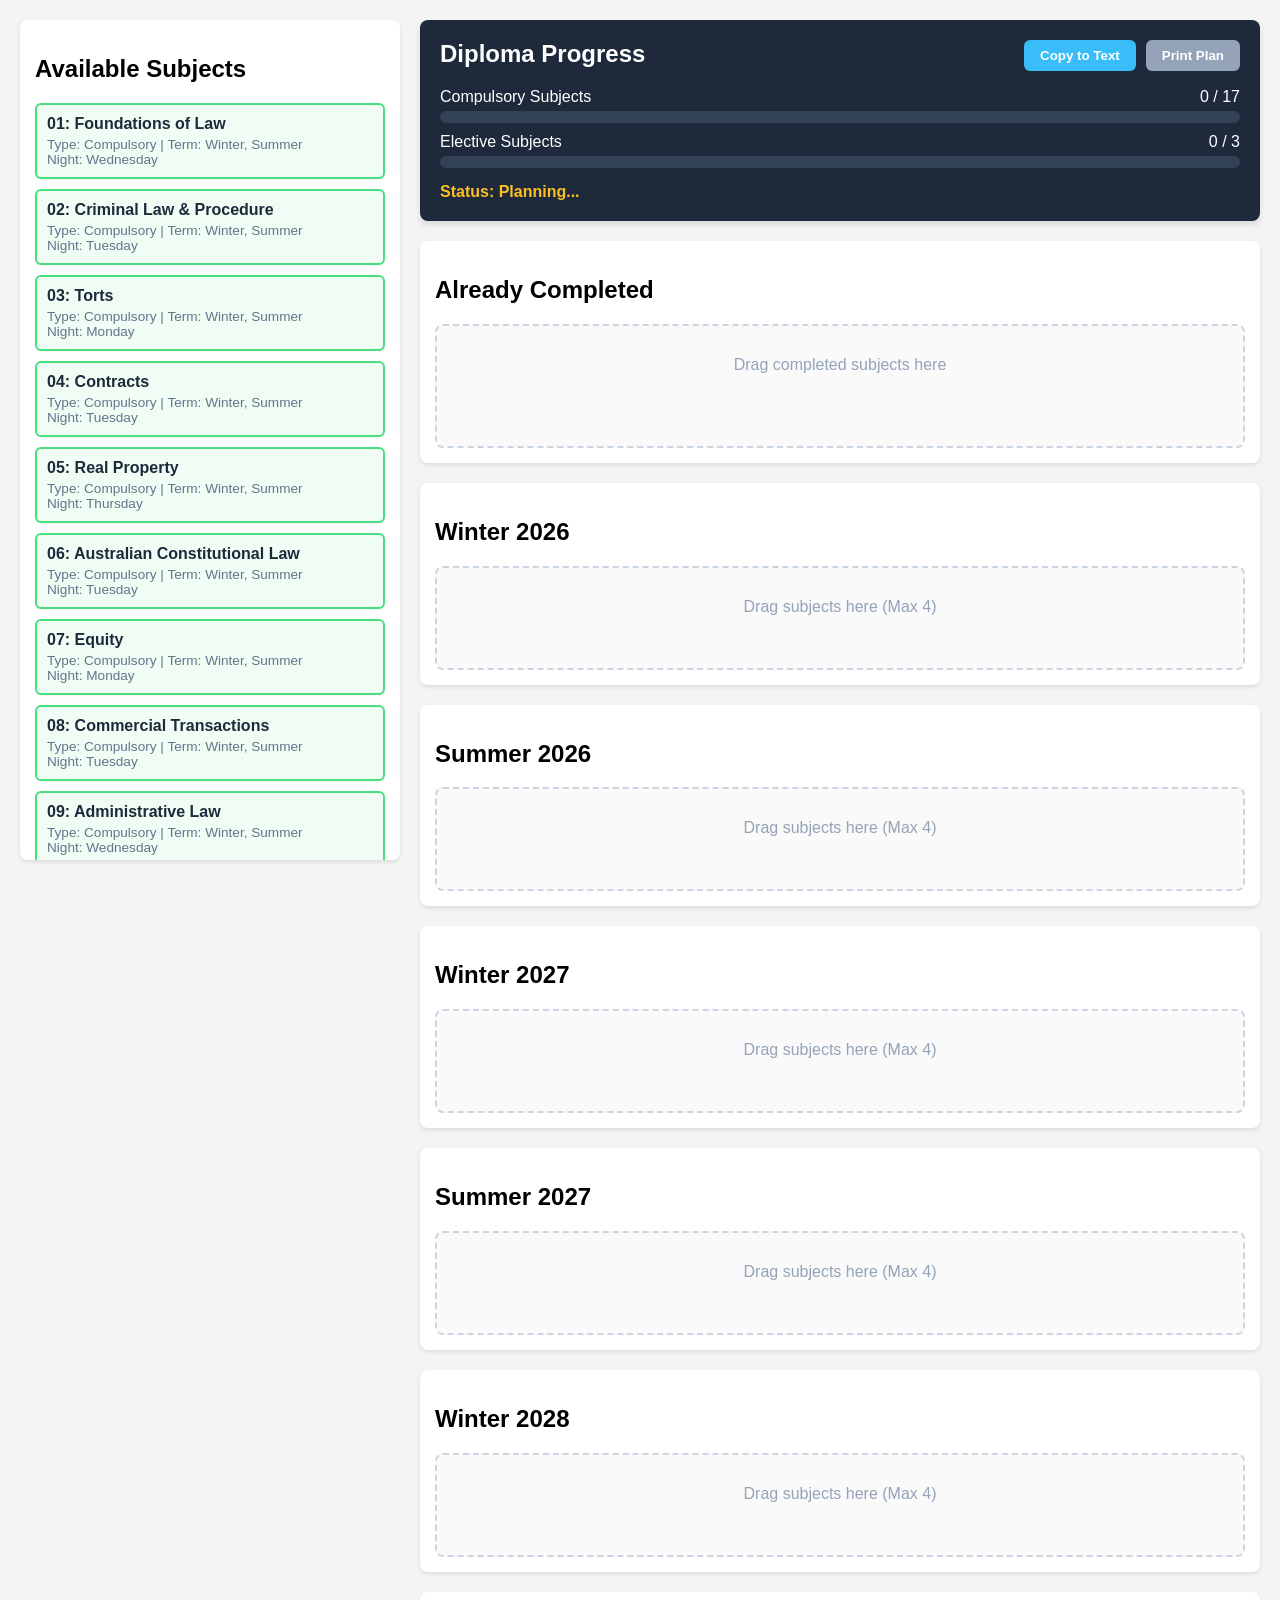
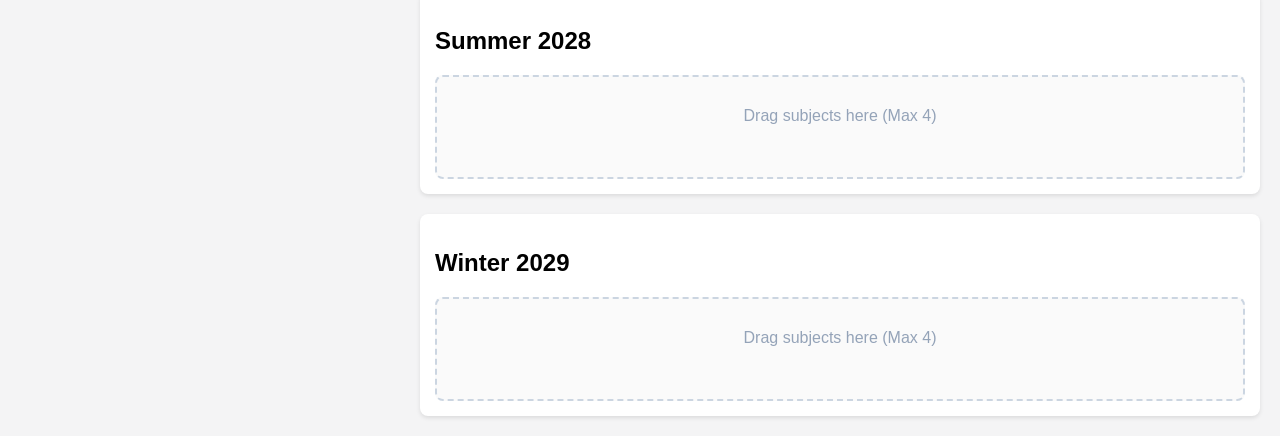
==== index.html @ 14f81fc2 "refactor: split ui.js into discrete modules under js/ui/" ====
<!DOCTYPE html>
<html lang="en">
<head>
    <meta charset="UTF-8">
    <meta name="viewport" content="width=device-width, initial-scale=1.0">
    <title>LPAB Elective Planner</title>
    <style>
        body { font-family: sans-serif; display: flex; gap: 20px; padding: 20px; background-color: #f4f4f5; margin: 0; }
        #subject-pool { width: 350px; background: white; padding: 15px; border-radius: 8px; box-shadow: 0 2px 4px rgba(0,0,0,0.1); max-height: 90vh; overflow-y: auto; }

        .subject-item { border-width: 2px; border-style: solid; padding: 10px; margin-bottom: 10px; border-radius: 6px; cursor: grab; box-shadow: 0 1px 2px rgba(0,0,0,0.05); color: #1e293b; user-select: none; transition: transform 0.1s; }
        .subject-item:active { transform: scale(0.98); }

        #planner-board { flex-grow: 1; display: flex; flex-direction: column; gap: 20px; }

        #progress-tracker { background: #1e293b; color: white; padding: 20px; border-radius: 8px; box-shadow: 0 4px 6px rgba(0,0,0,0.1); }
        .progress-row { margin-top: 10px; }
        .progress-bar-bg { width: 100%; background: #334155; height: 12px; border-radius: 6px; overflow: hidden; margin-top: 5px; }
        .progress-bar-fill { height: 100%; background: #4ade80; transition: width 0.3s ease; }
        .elective-fill { background: #38bdf8; }
        #grad-status { margin-top: 15px; font-weight: bold; color: #fbbf24; }

        .semester-card { background: white; padding: 15px; border-radius: 8px; box-shadow: 0 2px 4px rgba(0,0,0,0.1); }
        .semester-slots { display: grid; grid-template-columns: repeat(4, 1fr); gap: 10px; margin-top: 10px; min-height: 80px; border: 2px dashed #cbd5e1; border-radius: 8px; padding: 10px; background-color: #fafafa; transition: background-color 0.2s; }

        .slot { border-width: 2px; min-height: 80px; border-radius: 6px; display: flex; align-items: center; justify-content: center; padding: 10px; box-shadow: 0 1px 3px rgba(0,0,0,0.1); user-select: none; }

        #feedback-panel { padding: 15px; border-radius: 8px; display: none; margin-bottom: 10px; }
        .error { background-color: #fee2e2; color: #991b1b; border: 1px solid #f87171; }

        .toolbar-btn { padding: 8px 16px; border: none; border-radius: 6px; cursor: pointer; font-weight: bold; transition: opacity 0.2s; }
        .toolbar-btn:hover { opacity: 0.8; }
        .btn-export { background-color: #38bdf8; color: #fff; }
        .btn-print { background-color: #94a3b8; color: #fff; }

        @media print {
            body { background: white; padding: 0; display: block; }
            #subject-pool, #feedback-panel, .toolbar-btn, .progress-bar-bg, .action-btn, #completed-section { display: none !important; }
            #planner-board { gap: 10px; width: 100%; }
            #progress-tracker { background: transparent; color: black; padding: 0; box-shadow: none; border-bottom: 2px solid #000; border-radius: 0; margin-bottom: 20px; }
            #grad-status { color: black !important; }
            .semester-card { box-shadow: none; padding: 10px 0; border-radius: 0; border-bottom: 1px solid #eee; page-break-inside: avoid; }
            .semester-slots { border: none; background: transparent; padding: 0; gap: 15px; }
            .slot { border: 1px solid #cbd5e1 !important; background: transparent !important; color: black !important; }
        }
    </style>
</head>
<body>

    <aside id="subject-pool">
        <h2>Available Subjects</h2>
        <div id="subject-list"></div>
    </aside>

    <main id="planner-board">
        <section id="progress-tracker">
            <div style="display: flex; justify-content: space-between; align-items: flex-start;">
                <h2 style="margin: 0 0 10px 0;">Diploma Progress</h2>
                <div style="display: flex; gap: 10px;">
                    <button id="export-btn" class="toolbar-btn btn-export">Copy to Text</button>
                    <button onclick="window.print()" class="toolbar-btn btn-print">Print Plan</button>
                </div>
            </div>
            <div class="progress-row">
                <div style="display: flex; justify-content: space-between;">
                    <span>Compulsory Subjects</span><span id="compulsory-text">0 / 17</span>
                </div>
                <div class="progress-bar-bg"><div id="compulsory-bar" class="progress-bar-fill" style="width: 0%;"></div></div>
            </div>
            <div class="progress-row">
                <div style="display: flex; justify-content: space-between;">
                    <span>Elective Subjects</span><span id="elective-text">0 / 3</span>
                </div>
                <div class="progress-bar-bg"><div id="elective-bar" class="progress-bar-fill elective-fill" style="width: 0%;"></div></div>
            </div>
            <div id="grad-status">Status: Planning...</div>
        </section>

        <div id="feedback-panel" class="error"><ul id="error-list"></ul></div>

        <section class="semester-card" id="completed-section">
            <h2>Already Completed</h2>
            <div class="semester-slots" id="completed-slots" style="grid-template-columns: repeat(auto-fill, minmax(150px, 1fr));"></div>
        </section>

        <div id="dynamic-semesters" style="display: flex; flex-direction: column; gap: 20px;"></div>
    </main>

    <script type="module" src="./js/ui/ui-main.js"></script>
</body>
</html>
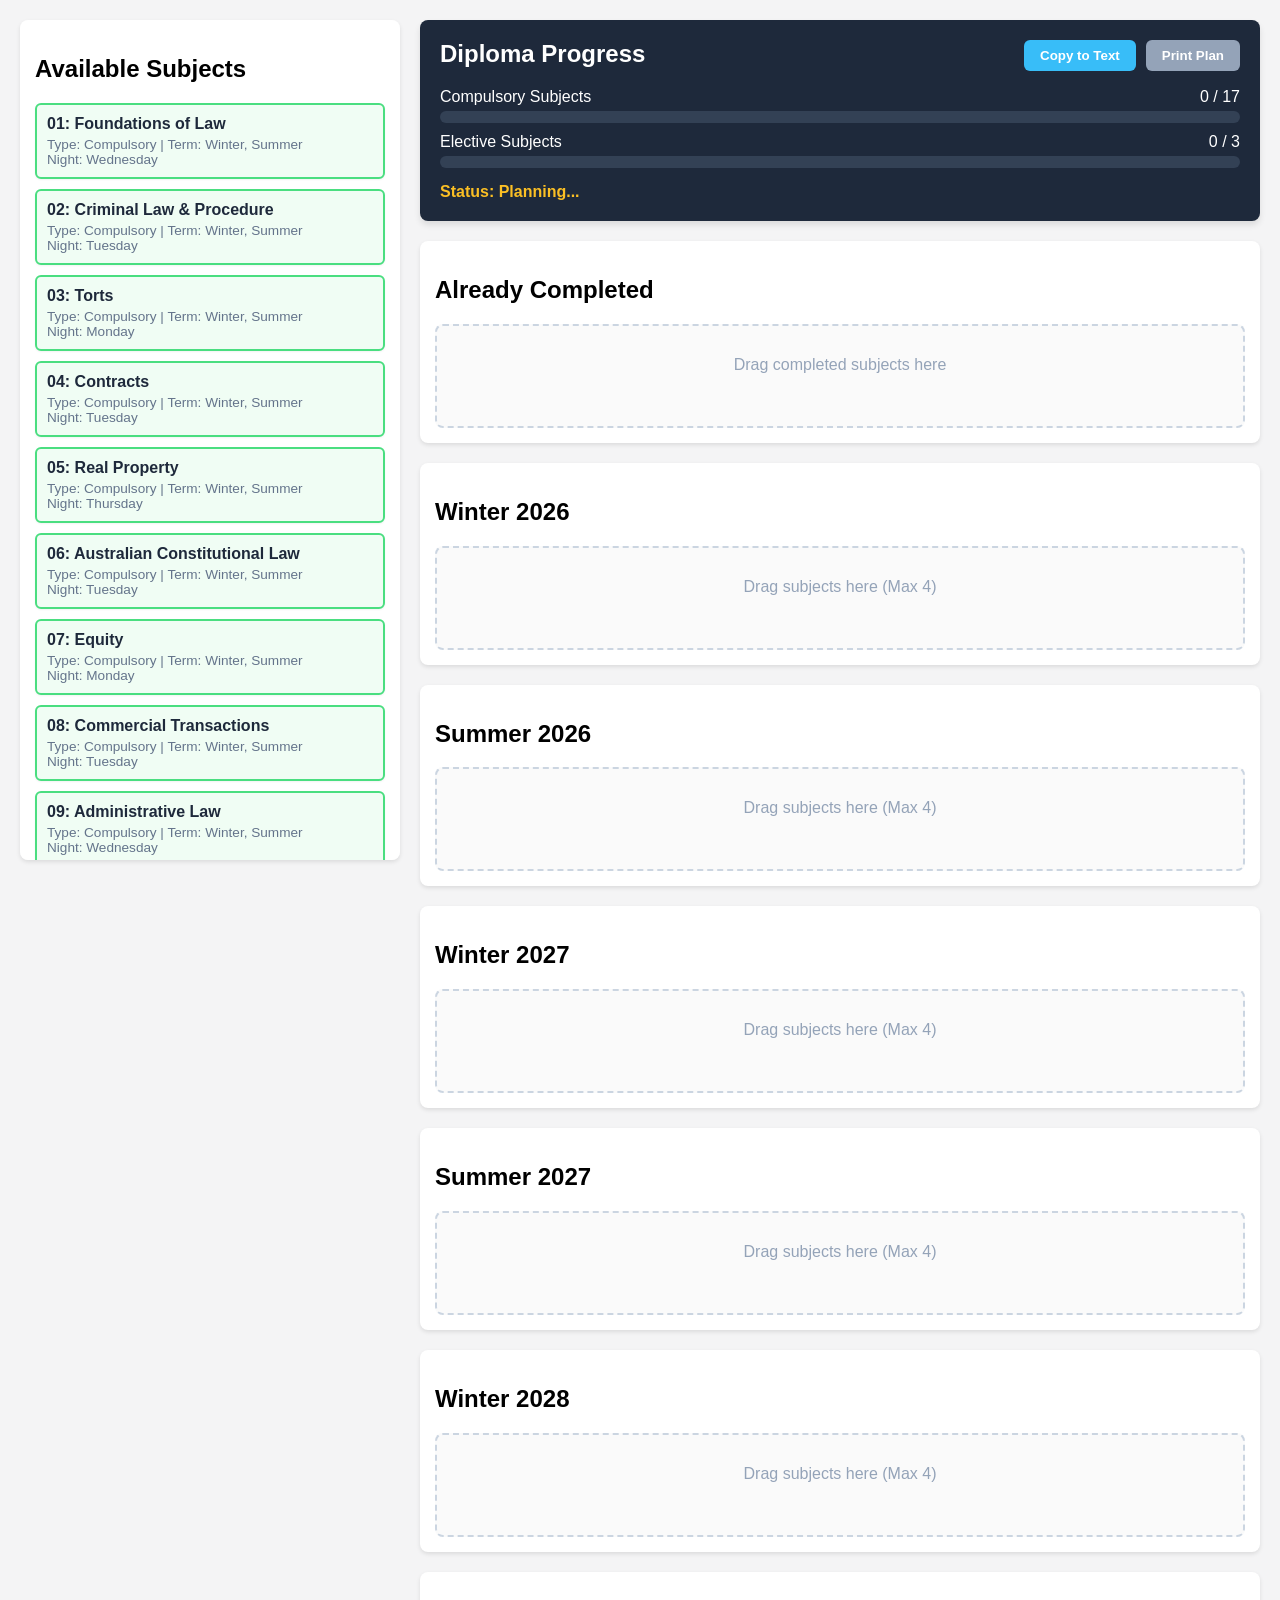
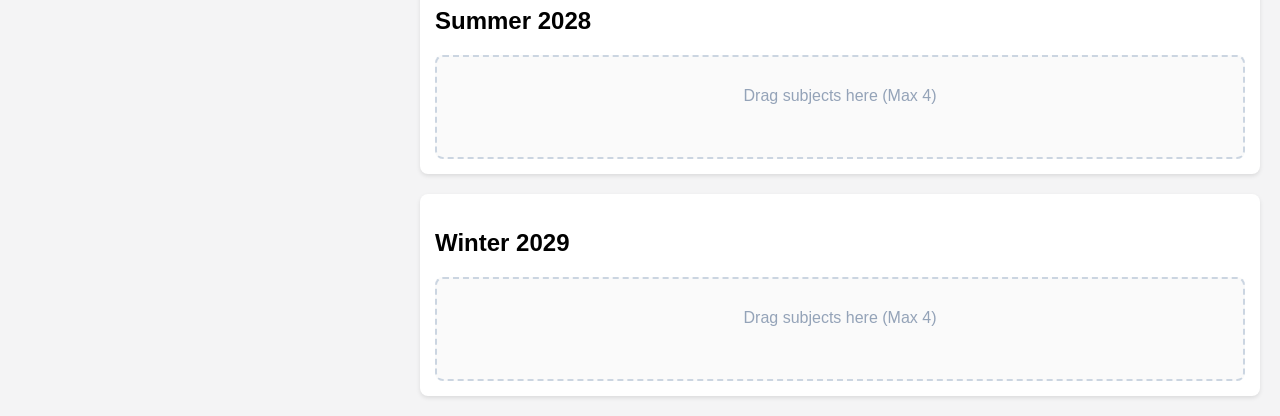
==== commit 1b30917a: "refactor: replace hardcoded inline colours with CSS classes, add planner.css" ====
--- a/index.html
+++ b/index.html
@@ -4,6 +4,7 @@
     <meta charset="UTF-8">
     <meta name="viewport" content="width=device-width, initial-scale=1.0">
     <title>LPAB Elective Planner</title>
+    <link rel="stylesheet" href="./css/planner.css">
     <style>
         body { font-family: sans-serif; display: flex; gap: 20px; padding: 20px; background-color: #f4f4f5; margin: 0; }
         #subject-pool { width: 350px; background: white; padding: 15px; border-radius: 8px; box-shadow: 0 2px 4px rgba(0,0,0,0.1); max-height: 90vh; overflow-y: auto; }
@@ -23,7 +24,7 @@
         .semester-card { background: white; padding: 15px; border-radius: 8px; box-shadow: 0 2px 4px rgba(0,0,0,0.1); }
         .semester-slots { display: grid; grid-template-columns: repeat(4, 1fr); gap: 10px; margin-top: 10px; min-height: 80px; border: 2px dashed #cbd5e1; border-radius: 8px; padding: 10px; background-color: #fafafa; transition: background-color 0.2s; }
 
-        .slot { border-width: 2px; min-height: 80px; border-radius: 6px; display: flex; align-items: center; justify-content: center; padding: 10px; box-shadow: 0 1px 3px rgba(0,0,0,0.1); user-select: none; }
+        .slot { border-width: 2px; border-style: solid; min-height: 80px; border-radius: 6px; display: flex; align-items: center; justify-content: center; padding: 10px; box-shadow: 0 1px 3px rgba(0,0,0,0.1); user-select: none; cursor: grab; }
 
         #feedback-panel { padding: 15px; border-radius: 8px; display: none; margin-bottom: 10px; }
         .error { background-color: #fee2e2; color: #991b1b; border: 1px solid #f87171; }
--- a/css/planner.css
+++ b/css/planner.css
@@ -0,0 +1,99 @@
+/* planner.css — all visual state classes for slots, pool items, and drag targets */
+
+/* ─── Subject type: slot & pool item ─────────────────────────── */
+.slot--compulsory {
+    border-color: #4ade80;
+    background-color: #f0fdf4;
+    color: #1e293b;
+}
+
+.slot--elective {
+    border-color: #38bdf8;
+    background-color: #f0f9ff;
+    color: #1e293b;
+}
+
+.pool-item--compulsory {
+    border-color: #4ade80;
+    background-color: #f0fdf4;
+}
+
+.pool-item--elective {
+    border-color: #38bdf8;
+    background-color: #f0f9ff;
+}
+
+/* ─── Clash state ─────────────────────────────────────────────── */
+.slot--clash {
+    border-color: #ef4444;
+    background-color: #fef2f2;
+    color: #7f1d1d;
+}
+
+/* ─── Drag-over highlight ─────────────────────────────────────── */
+.drag-over {
+    background-color: #e2e8f0;
+}
+
+/* ─── Slot inner text elements ────────────────────────────────── */
+.slot__type {
+    font-size: 0.7em;
+    text-transform: uppercase;
+}
+
+.slot__lecture {
+    font-size: 0.85em;
+    font-weight: 600;
+    color: #475569;
+    margin-top: 6px;
+}
+
+.slot__exam {
+    font-size: 0.8em;
+    color: #64748b;
+    margin-top: 2px;
+}
+
+.slot__clash-warning {
+    font-size: 0.75em;
+    color: #dc2626;
+    font-weight: bold;
+    margin-top: 4px;
+}
+
+.slot__actions {
+    margin-top: 8px;
+}
+
+.slot__btn--done {
+    font-size: 0.8em;
+    cursor: pointer;
+    color: #16a34a;
+    margin-right: 15px;
+    font-weight: bold;
+    background: none;
+    border: none;
+    padding: 0;
+}
+
+.slot__btn--remove {
+    font-size: 0.8em;
+    cursor: pointer;
+    color: #ef4444;
+    background: none;
+    border: none;
+    padding: 0;
+}
+
+/* ─── Empty state placeholder ─────────────────────────────────── */
+.slots__empty {
+    grid-column: 1 / -1;
+    text-align: center;
+    color: #94a3b8;
+    padding: 20px;
+}
+
+/* ─── Feedback panel ──────────────────────────────────────────── */
+.feedback--visible {
+    display: block;
+}
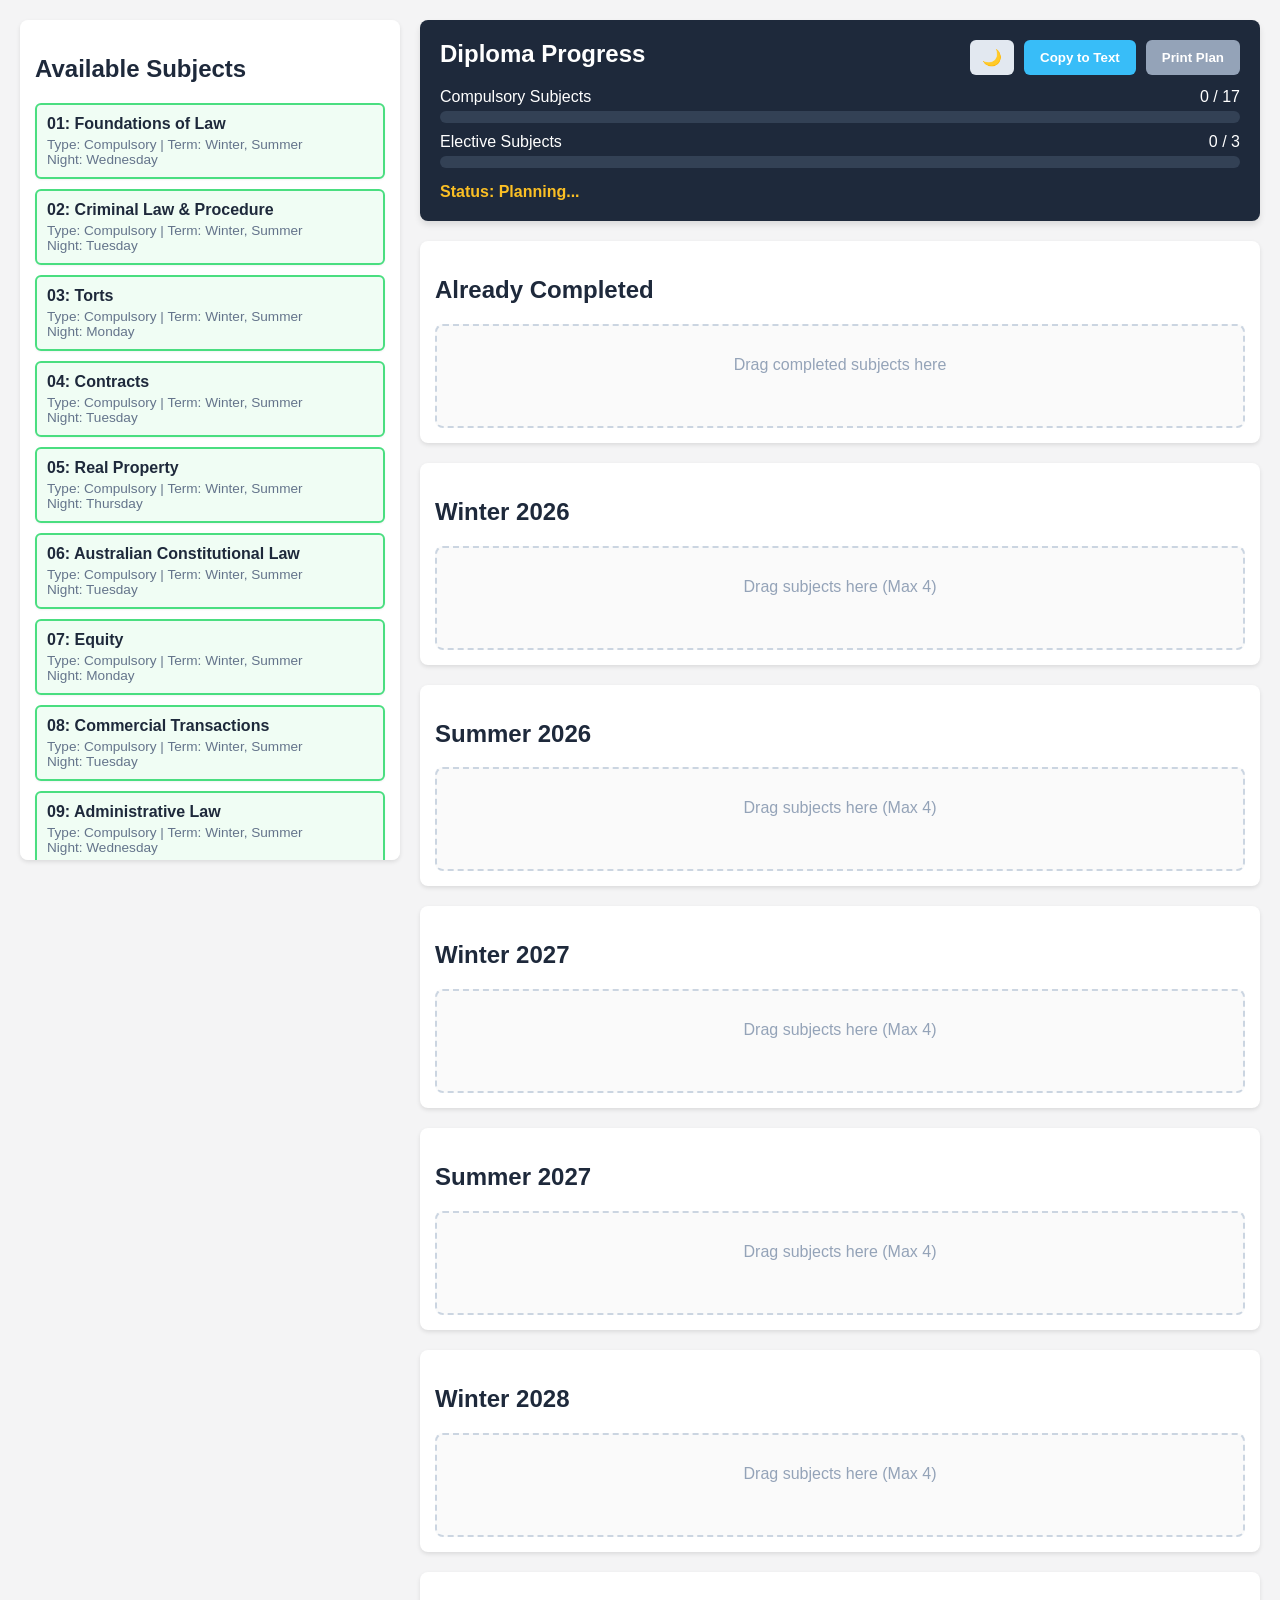
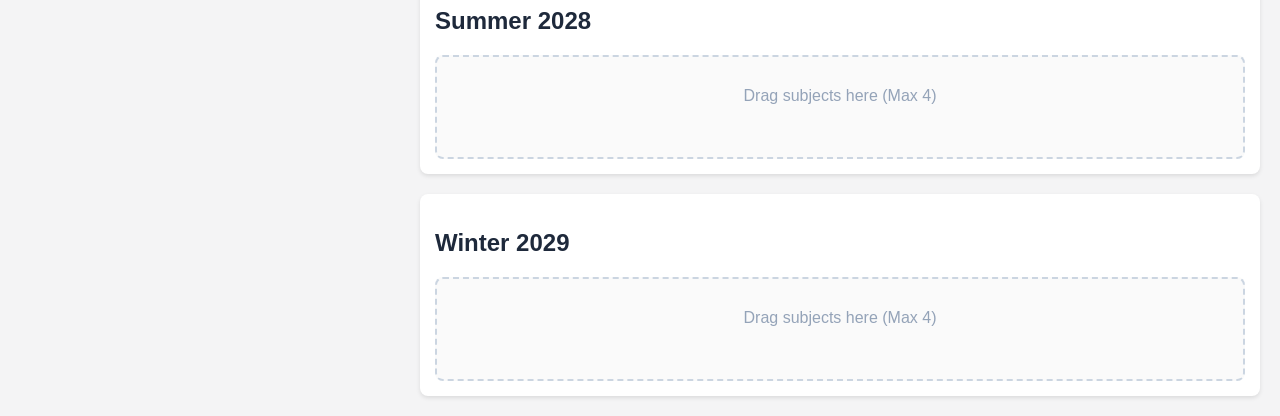
==== commit 246f1600: "feat: add dark mode — CSS tokens, @media prefers-color-scheme, manual toggle" ====
--- a/index.html
+++ b/index.html
@@ -5,46 +5,6 @@
     <meta name="viewport" content="width=device-width, initial-scale=1.0">
     <title>LPAB Elective Planner</title>
     <link rel="stylesheet" href="./css/planner.css">
-    <style>
-        body { font-family: sans-serif; display: flex; gap: 20px; padding: 20px; background-color: #f4f4f5; margin: 0; }
-        #subject-pool { width: 350px; background: white; padding: 15px; border-radius: 8px; box-shadow: 0 2px 4px rgba(0,0,0,0.1); max-height: 90vh; overflow-y: auto; }
-
-        .subject-item { border-width: 2px; border-style: solid; padding: 10px; margin-bottom: 10px; border-radius: 6px; cursor: grab; box-shadow: 0 1px 2px rgba(0,0,0,0.05); color: #1e293b; user-select: none; transition: transform 0.1s; }
-        .subject-item:active { transform: scale(0.98); }
-
-        #planner-board { flex-grow: 1; display: flex; flex-direction: column; gap: 20px; }
-
-        #progress-tracker { background: #1e293b; color: white; padding: 20px; border-radius: 8px; box-shadow: 0 4px 6px rgba(0,0,0,0.1); }
-        .progress-row { margin-top: 10px; }
-        .progress-bar-bg { width: 100%; background: #334155; height: 12px; border-radius: 6px; overflow: hidden; margin-top: 5px; }
-        .progress-bar-fill { height: 100%; background: #4ade80; transition: width 0.3s ease; }
-        .elective-fill { background: #38bdf8; }
-        #grad-status { margin-top: 15px; font-weight: bold; color: #fbbf24; }
-
-        .semester-card { background: white; padding: 15px; border-radius: 8px; box-shadow: 0 2px 4px rgba(0,0,0,0.1); }
-        .semester-slots { display: grid; grid-template-columns: repeat(4, 1fr); gap: 10px; margin-top: 10px; min-height: 80px; border: 2px dashed #cbd5e1; border-radius: 8px; padding: 10px; background-color: #fafafa; transition: background-color 0.2s; }
-
-        .slot { border-width: 2px; border-style: solid; min-height: 80px; border-radius: 6px; display: flex; align-items: center; justify-content: center; padding: 10px; box-shadow: 0 1px 3px rgba(0,0,0,0.1); user-select: none; cursor: grab; }
-
-        #feedback-panel { padding: 15px; border-radius: 8px; display: none; margin-bottom: 10px; }
-        .error { background-color: #fee2e2; color: #991b1b; border: 1px solid #f87171; }
-
-        .toolbar-btn { padding: 8px 16px; border: none; border-radius: 6px; cursor: pointer; font-weight: bold; transition: opacity 0.2s; }
-        .toolbar-btn:hover { opacity: 0.8; }
-        .btn-export { background-color: #38bdf8; color: #fff; }
-        .btn-print { background-color: #94a3b8; color: #fff; }
-
-        @media print {
-            body { background: white; padding: 0; display: block; }
-            #subject-pool, #feedback-panel, .toolbar-btn, .progress-bar-bg, .action-btn, #completed-section { display: none !important; }
-            #planner-board { gap: 10px; width: 100%; }
-            #progress-tracker { background: transparent; color: black; padding: 0; box-shadow: none; border-bottom: 2px solid #000; border-radius: 0; margin-bottom: 20px; }
-            #grad-status { color: black !important; }
-            .semester-card { box-shadow: none; padding: 10px 0; border-radius: 0; border-bottom: 1px solid #eee; page-break-inside: avoid; }
-            .semester-slots { border: none; background: transparent; padding: 0; gap: 15px; }
-            .slot { border: 1px solid #cbd5e1 !important; background: transparent !important; color: black !important; }
-        }
-    </style>
 </head>
 <body>
 
@@ -58,6 +18,7 @@
             <div style="display: flex; justify-content: space-between; align-items: flex-start;">
                 <h2 style="margin: 0 0 10px 0;">Diploma Progress</h2>
                 <div style="display: flex; gap: 10px;">
+                    <button id="theme-toggle" aria-label="Switch to dark mode">🌙</button>
                     <button id="export-btn" class="toolbar-btn btn-export">Copy to Text</button>
                     <button onclick="window.print()" class="toolbar-btn btn-print">Print Plan</button>
                 </div>
@@ -88,5 +49,25 @@
     </main>
 
     <script type="module" src="./js/ui/ui-main.js"></script>
+    <script>
+        // Dark mode toggle — runs before modules load to avoid flash
+        (function () {
+            const html   = document.documentElement;
+            const toggle = document.getElementById('theme-toggle');
+
+            // Default to system preference
+            let theme = window.matchMedia('(prefers-color-scheme: dark)').matches ? 'dark' : 'light';
+            html.setAttribute('data-theme', theme);
+            toggle.textContent = theme === 'dark' ? '☀️' : '🌙';
+            toggle.setAttribute('aria-label', theme === 'dark' ? 'Switch to light mode' : 'Switch to dark mode');
+
+            toggle.addEventListener('click', () => {
+                theme = theme === 'dark' ? 'light' : 'dark';
+                html.setAttribute('data-theme', theme);
+                toggle.textContent = theme === 'dark' ? '☀️' : '🌙';
+                toggle.setAttribute('aria-label', theme === 'dark' ? 'Switch to light mode' : 'Switch to dark mode');
+            });
+        })();
+    </script>
 </body>
 </html>
--- a/css/planner.css
+++ b/css/planner.css
@@ -1,38 +1,306 @@
-/* planner.css — all visual state classes for slots, pool items, and drag targets */
-
-/* ─── Subject type: slot & pool item ─────────────────────────── */
+/* planner.css — design tokens, layout, component states, dark mode */
+
+/* ─── Light mode tokens (default) ────────────────────────────── */
+:root {
+    --color-bg:               #f4f4f5;
+    --color-surface:          #ffffff;
+    --color-surface-offset:   #fafafa;
+    --color-border:           #cbd5e1;
+    --color-border-dashed:    #cbd5e1;
+
+    --color-text:             #1e293b;
+    --color-text-muted:       #475569;
+    --color-text-faint:       #64748b;
+    --color-text-placeholder: #94a3b8;
+
+    --color-tracker-bg:       #1e293b;
+    --color-tracker-text:     #ffffff;
+    --color-tracker-bar-bg:   #334155;
+
+    --color-compulsory:       #4ade80;
+    --color-compulsory-bg:    #f0fdf4;
+    --color-elective:         #38bdf8;
+    --color-elective-bg:      #f0f9ff;
+
+    --color-clash-border:     #ef4444;
+    --color-clash-bg:         #fef2f2;
+    --color-clash-text:       #7f1d1d;
+    --color-clash-warning:    #dc2626;
+
+    --color-drag-over:        #e2e8f0;
+
+    --color-done-btn:         #16a34a;
+    --color-remove-btn:       #ef4444;
+
+    --color-feedback-bg:      #fee2e2;
+    --color-feedback-text:    #991b1b;
+    --color-feedback-border:  #f87171;
+
+    --color-export-btn:       #38bdf8;
+    --color-print-btn:        #94a3b8;
+    --color-grad-status:      #fbbf24;
+    --color-grad-ready:       #4ade80;
+
+    --color-toggle-bg:        #e2e8f0;
+    --color-toggle-text:      #1e293b;
+
+    --shadow-card:   0 2px 4px rgba(0,0,0,0.10);
+    --shadow-slot:   0 1px 3px rgba(0,0,0,0.10);
+    --shadow-pool:   0 1px 2px rgba(0,0,0,0.05);
+    --shadow-tracker:0 4px 6px rgba(0,0,0,0.10);
+}
+
+/* ─── Dark mode tokens ────────────────────────────────────────── */
+[data-theme="dark"],
+@media (prefers-color-scheme: dark) {
+    :root:not([data-theme="light"]) {
+        --color-bg:               #0f172a;
+        --color-surface:          #1e293b;
+        --color-surface-offset:   #1a2744;
+        --color-border:           #334155;
+        --color-border-dashed:    #475569;
+
+        --color-text:             #e2e8f0;
+        --color-text-muted:       #94a3b8;
+        --color-text-faint:       #64748b;
+        --color-text-placeholder: #475569;
+
+        --color-tracker-bg:       #0f172a;
+        --color-tracker-text:     #e2e8f0;
+        --color-tracker-bar-bg:   #1e293b;
+
+        --color-compulsory:       #22c55e;
+        --color-compulsory-bg:    #052e16;
+        --color-elective:         #0ea5e9;
+        --color-elective-bg:      #082f49;
+
+        --color-clash-border:     #f87171;
+        --color-clash-bg:         #2d0a0a;
+        --color-clash-text:       #fca5a5;
+        --color-clash-warning:    #f87171;
+
+        --color-drag-over:        #1e3a5f;
+
+        --color-done-btn:         #4ade80;
+        --color-remove-btn:       #f87171;
+
+        --color-feedback-bg:      #2d0a0a;
+        --color-feedback-text:    #fca5a5;
+        --color-feedback-border:  #f87171;
+
+        --color-export-btn:       #0ea5e9;
+        --color-print-btn:        #475569;
+        --color-grad-status:      #fbbf24;
+        --color-grad-ready:       #4ade80;
+
+        --color-toggle-bg:        #334155;
+        --color-toggle-text:      #e2e8f0;
+
+        --shadow-card:   0 2px 4px rgba(0,0,0,0.4);
+        --shadow-slot:   0 1px 3px rgba(0,0,0,0.4);
+        --shadow-pool:   0 1px 2px rgba(0,0,0,0.3);
+        --shadow-tracker:0 4px 6px rgba(0,0,0,0.4);
+    }
+}
+
+[data-theme="dark"] {
+    --color-bg:               #0f172a;
+    --color-surface:          #1e293b;
+    --color-surface-offset:   #1a2744;
+    --color-border:           #334155;
+    --color-border-dashed:    #475569;
+    --color-text:             #e2e8f0;
+    --color-text-muted:       #94a3b8;
+    --color-text-faint:       #64748b;
+    --color-text-placeholder: #475569;
+    --color-tracker-bg:       #0f172a;
+    --color-tracker-text:     #e2e8f0;
+    --color-tracker-bar-bg:   #1e293b;
+    --color-compulsory:       #22c55e;
+    --color-compulsory-bg:    #052e16;
+    --color-elective:         #0ea5e9;
+    --color-elective-bg:      #082f49;
+    --color-clash-border:     #f87171;
+    --color-clash-bg:         #2d0a0a;
+    --color-clash-text:       #fca5a5;
+    --color-clash-warning:    #f87171;
+    --color-drag-over:        #1e3a5f;
+    --color-done-btn:         #4ade80;
+    --color-remove-btn:       #f87171;
+    --color-feedback-bg:      #2d0a0a;
+    --color-feedback-text:    #fca5a5;
+    --color-feedback-border:  #f87171;
+    --color-export-btn:       #0ea5e9;
+    --color-print-btn:        #475569;
+    --color-grad-status:      #fbbf24;
+    --color-grad-ready:       #4ade80;
+    --color-toggle-bg:        #334155;
+    --color-toggle-text:      #e2e8f0;
+    --shadow-card:   0 2px 4px rgba(0,0,0,0.4);
+    --shadow-slot:   0 1px 3px rgba(0,0,0,0.4);
+    --shadow-pool:   0 1px 2px rgba(0,0,0,0.3);
+    --shadow-tracker:0 4px 6px rgba(0,0,0,0.4);
+}
+
+/* ─── Base layout ─────────────────────────────────────────────── */
+body {
+    font-family: sans-serif;
+    display: flex;
+    gap: 20px;
+    padding: 20px;
+    background-color: var(--color-bg);
+    color: var(--color-text);
+    margin: 0;
+    transition: background-color 0.2s, color 0.2s;
+}
+
+/* ─── Subject pool sidebar ────────────────────────────────────── */
+#subject-pool {
+    width: 350px;
+    background: var(--color-surface);
+    padding: 15px;
+    border-radius: 8px;
+    box-shadow: var(--shadow-card);
+    max-height: 90vh;
+    overflow-y: auto;
+}
+
+#subject-pool h2 {
+    color: var(--color-text);
+}
+
+.subject-item {
+    border-width: 2px;
+    border-style: solid;
+    padding: 10px;
+    margin-bottom: 10px;
+    border-radius: 6px;
+    cursor: grab;
+    box-shadow: var(--shadow-pool);
+    color: var(--color-text);
+    user-select: none;
+    transition: transform 0.1s;
+}
+
+.subject-item:active { transform: scale(0.98); }
+
+.subject-item .subject-meta {
+    font-size: 0.85em;
+    color: var(--color-text-faint);
+    margin-top: 4px;
+}
+
+/* ─── Planner board ───────────────────────────────────────────── */
+#planner-board {
+    flex-grow: 1;
+    display: flex;
+    flex-direction: column;
+    gap: 20px;
+}
+
+/* ─── Progress tracker ────────────────────────────────────────── */
+#progress-tracker {
+    background: var(--color-tracker-bg);
+    color: var(--color-tracker-text);
+    padding: 20px;
+    border-radius: 8px;
+    box-shadow: var(--shadow-tracker);
+}
+
+.progress-row { margin-top: 10px; }
+
+.progress-bar-bg {
+    width: 100%;
+    background: var(--color-tracker-bar-bg);
+    height: 12px;
+    border-radius: 6px;
+    overflow: hidden;
+    margin-top: 5px;
+}
+
+.progress-bar-fill {
+    height: 100%;
+    background: var(--color-compulsory);
+    transition: width 0.3s ease;
+}
+
+.elective-fill { background: var(--color-elective); }
+
+#grad-status {
+    margin-top: 15px;
+    font-weight: bold;
+    color: var(--color-grad-status);
+}
+
+/* ─── Semester cards ──────────────────────────────────────────── */
+.semester-card {
+    background: var(--color-surface);
+    padding: 15px;
+    border-radius: 8px;
+    box-shadow: var(--shadow-card);
+    color: var(--color-text);
+}
+
+.semester-slots {
+    display: grid;
+    grid-template-columns: repeat(4, 1fr);
+    gap: 10px;
+    margin-top: 10px;
+    min-height: 80px;
+    border: 2px dashed var(--color-border-dashed);
+    border-radius: 8px;
+    padding: 10px;
+    background-color: var(--color-surface-offset);
+    transition: background-color 0.2s;
+}
+
+/* ─── Subject slots ───────────────────────────────────────────── */
+.slot {
+    border-width: 2px;
+    border-style: solid;
+    min-height: 80px;
+    border-radius: 6px;
+    display: flex;
+    align-items: center;
+    justify-content: center;
+    padding: 10px;
+    box-shadow: var(--shadow-slot);
+    user-select: none;
+    cursor: grab;
+}
+
 .slot--compulsory {
-    border-color: #4ade80;
-    background-color: #f0fdf4;
-    color: #1e293b;
+    border-color: var(--color-compulsory);
+    background-color: var(--color-compulsory-bg);
+    color: var(--color-text);
 }
 
 .slot--elective {
-    border-color: #38bdf8;
-    background-color: #f0f9ff;
-    color: #1e293b;
+    border-color: var(--color-elective);
+    background-color: var(--color-elective-bg);
+    color: var(--color-text);
 }
 
 .pool-item--compulsory {
-    border-color: #4ade80;
-    background-color: #f0fdf4;
+    border-color: var(--color-compulsory);
+    background-color: var(--color-compulsory-bg);
 }
 
 .pool-item--elective {
-    border-color: #38bdf8;
-    background-color: #f0f9ff;
+    border-color: var(--color-elective);
+    background-color: var(--color-elective-bg);
 }
 
 /* ─── Clash state ─────────────────────────────────────────────── */
 .slot--clash {
-    border-color: #ef4444;
-    background-color: #fef2f2;
-    color: #7f1d1d;
+    border-color: var(--color-clash-border);
+    background-color: var(--color-clash-bg);
+    color: var(--color-clash-text);
 }
 
 /* ─── Drag-over highlight ─────────────────────────────────────── */
 .drag-over {
-    background-color: #e2e8f0;
+    background-color: var(--color-drag-over) !important;
 }
 
 /* ─── Slot inner text elements ────────────────────────────────── */
@@ -44,31 +312,29 @@
 .slot__lecture {
     font-size: 0.85em;
     font-weight: 600;
-    color: #475569;
+    color: var(--color-text-muted);
     margin-top: 6px;
 }
 
 .slot__exam {
     font-size: 0.8em;
-    color: #64748b;
+    color: var(--color-text-faint);
     margin-top: 2px;
 }
 
 .slot__clash-warning {
     font-size: 0.75em;
-    color: #dc2626;
+    color: var(--color-clash-warning);
     font-weight: bold;
     margin-top: 4px;
 }
 
-.slot__actions {
-    margin-top: 8px;
-}
+.slot__actions { margin-top: 8px; }
 
 .slot__btn--done {
     font-size: 0.8em;
     cursor: pointer;
-    color: #16a34a;
+    color: var(--color-done-btn);
     margin-right: 15px;
     font-weight: bold;
     background: none;
@@ -79,7 +345,7 @@
 .slot__btn--remove {
     font-size: 0.8em;
     cursor: pointer;
-    color: #ef4444;
+    color: var(--color-remove-btn);
     background: none;
     border: none;
     padding: 0;
@@ -89,11 +355,66 @@
 .slots__empty {
     grid-column: 1 / -1;
     text-align: center;
-    color: #94a3b8;
+    color: var(--color-text-placeholder);
     padding: 20px;
 }
 
-/* ─── Feedback panel ──────────────────────────────────────────── */
-.feedback--visible {
-    display: block;
-}
+/* ─── Feedback / error panel ──────────────────────────────────── */
+#feedback-panel {
+    padding: 15px;
+    border-radius: 8px;
+    display: none;
+    margin-bottom: 10px;
+}
+
+.error {
+    background-color: var(--color-feedback-bg);
+    color: var(--color-feedback-text);
+    border: 1px solid var(--color-feedback-border);
+}
+
+/* ─── Toolbar buttons ─────────────────────────────────────────── */
+.toolbar-btn {
+    padding: 8px 16px;
+    border: none;
+    border-radius: 6px;
+    cursor: pointer;
+    font-weight: bold;
+    transition: opacity 0.2s;
+}
+
+.toolbar-btn:hover { opacity: 0.8; }
+.btn-export { background-color: var(--color-export-btn); color: #fff; }
+.btn-print  { background-color: var(--color-print-btn);  color: #fff; }
+
+/* ─── Dark mode toggle ────────────────────────────────────────── */
+#theme-toggle {
+    background: var(--color-toggle-bg);
+    color: var(--color-toggle-text);
+    border: none;
+    border-radius: 6px;
+    padding: 8px 12px;
+    cursor: pointer;
+    font-size: 1em;
+    transition: background 0.2s, color 0.2s;
+}
+
+/* ─── Print styles ────────────────────────────────────────────── */
+@media print {
+    body { background: white; padding: 0; display: block; }
+    #subject-pool, #feedback-panel, .toolbar-btn, .progress-bar-bg,
+    .action-btn, #completed-section, #theme-toggle { display: none !important; }
+    #planner-board { gap: 10px; width: 100%; }
+    #progress-tracker {
+        background: transparent; color: black; padding: 0;
+        box-shadow: none; border-bottom: 2px solid #000;
+        border-radius: 0; margin-bottom: 20px;
+    }
+    #grad-status { color: black !important; }
+    .semester-card {
+        box-shadow: none; padding: 10px 0; border-radius: 0;
+        border-bottom: 1px solid #eee; page-break-inside: avoid;
+    }
+    .semester-slots { border: none; background: transparent; padding: 0; gap: 15px; }
+    .slot { border: 1px solid #cbd5e1 !important; background: transparent !important; color: black !important; }
+}
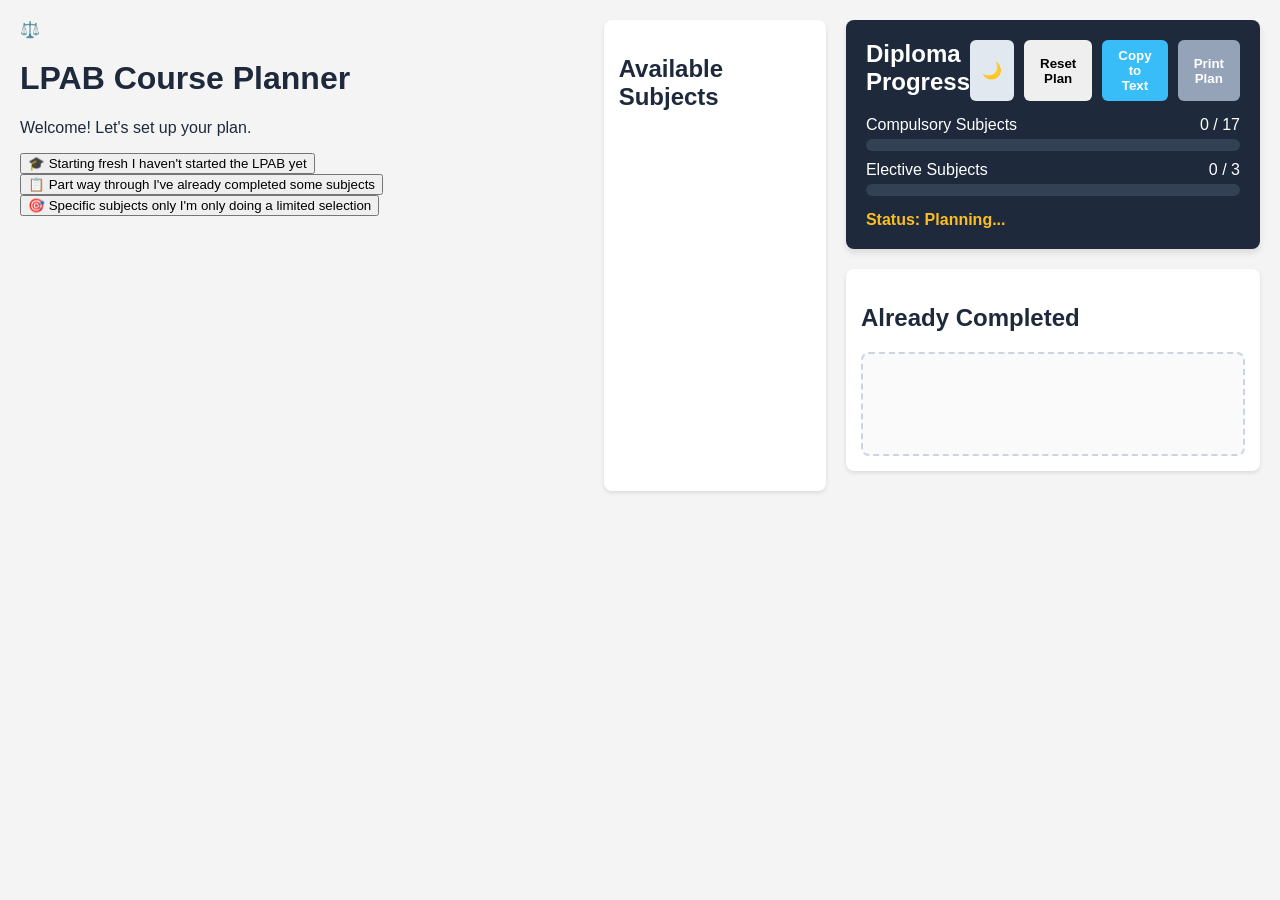
==== commit d3e510d7: "feat: onboarding overlay — paths A/B/C, suggested pathway, reset modal, hidden subjects, core-order " ====
--- a/index.html
+++ b/index.html
@@ -7,6 +7,9 @@
     <link rel="stylesheet" href="./css/planner.css">
 </head>
 <body>
+
+    <!-- Onboarding overlay — shown on first visit, hidden once done -->
+    <div id="onboarding-overlay"></div>
 
     <aside id="subject-pool">
         <h2>Available Subjects</h2>
@@ -19,7 +22,8 @@
                 <h2 style="margin: 0 0 10px 0;">Diploma Progress</h2>
                 <div style="display: flex; gap: 10px;">
                     <button id="theme-toggle" aria-label="Switch to dark mode">🌙</button>
-                    <button id="export-btn" class="toolbar-btn btn-export">Copy to Text</button>
+                    <button id="reset-btn"    class="toolbar-btn btn-reset">Reset Plan</button>
+                    <button id="export-btn"   class="toolbar-btn btn-export">Copy to Text</button>
                     <button onclick="window.print()" class="toolbar-btn btn-print">Print Plan</button>
                 </div>
             </div>
@@ -50,17 +54,13 @@
 
     <script type="module" src="./js/ui/ui-main.js"></script>
     <script>
-        // Dark mode toggle — runs before modules load to avoid flash
         (function () {
             const html   = document.documentElement;
             const toggle = document.getElementById('theme-toggle');
-
-            // Default to system preference
             let theme = window.matchMedia('(prefers-color-scheme: dark)').matches ? 'dark' : 'light';
             html.setAttribute('data-theme', theme);
             toggle.textContent = theme === 'dark' ? '☀️' : '🌙';
             toggle.setAttribute('aria-label', theme === 'dark' ? 'Switch to light mode' : 'Switch to dark mode');
-
             toggle.addEventListener('click', () => {
                 theme = theme === 'dark' ? 'light' : 'dark';
                 html.setAttribute('data-theme', theme);
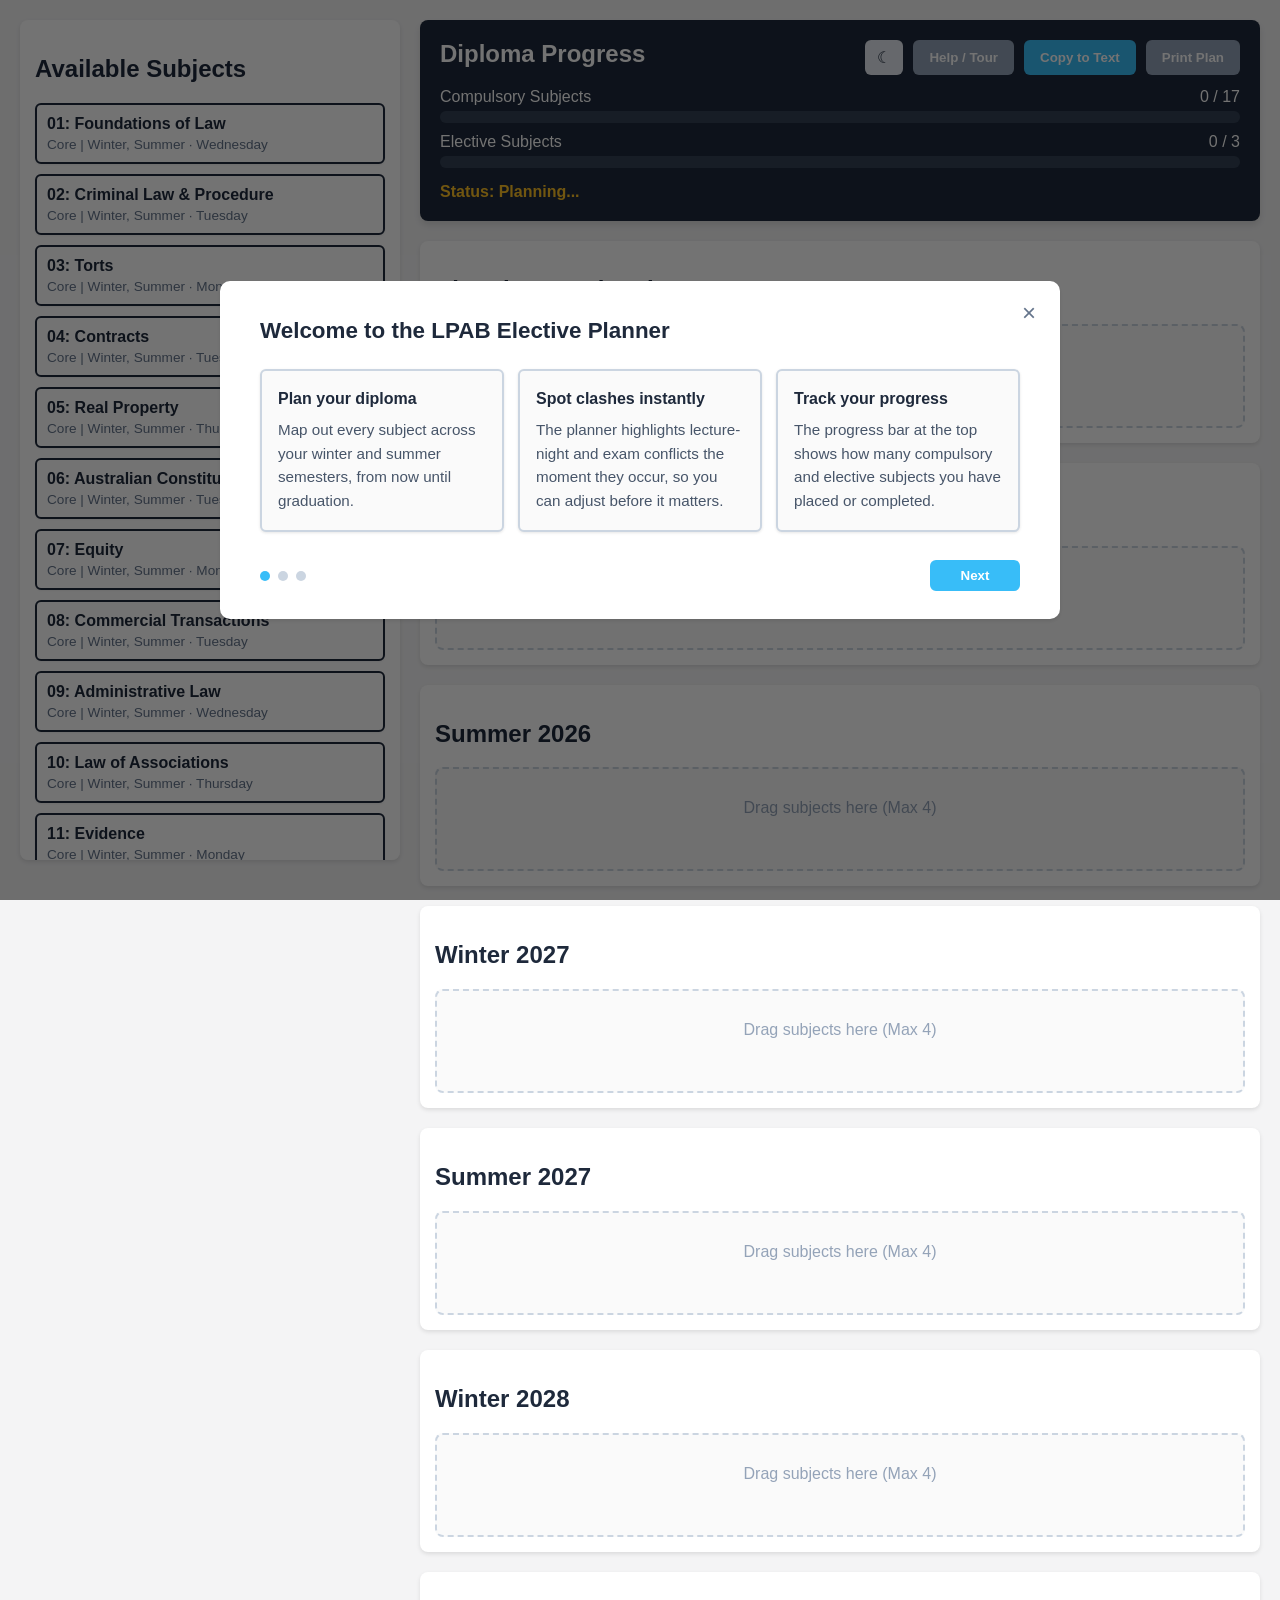
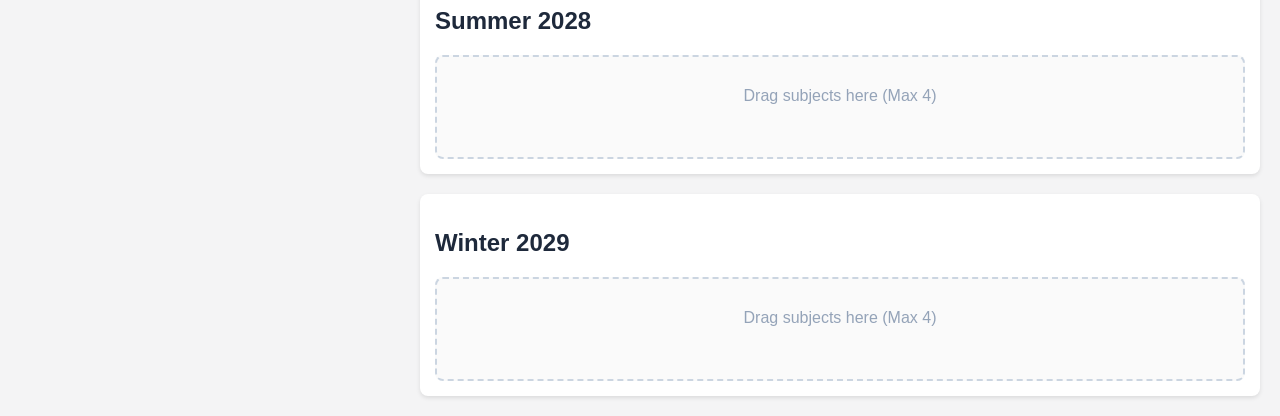
==== commit ad909a00: "feat: add full-screen onboarding overlay wizard - New module js/ui/ui-onboarding.js — self-contained" ====
--- a/index.html
+++ b/index.html
@@ -8,8 +8,31 @@
 </head>
 <body>
 
-    <!-- Onboarding overlay — shown on first visit, hidden once done -->
-    <div id="onboarding-overlay"></div>
+    <!-- ─── Onboarding overlay ─────────────────────────────────────────── -->
+    <div id="onboarding-overlay" role="dialog" aria-modal="true" aria-labelledby="onboarding-title" style="display:none;">
+        <div class="onboarding-modal">
+
+            <button id="onboarding-close" class="onboarding-close" aria-label="Close onboarding">&times;</button>
+
+            <h2 id="onboarding-title" class="onboarding-modal__title"></h2>
+
+            <div id="onboarding-tiles" class="onboarding-tiles"></div>
+
+            <div class="onboarding-footer">
+                <div class="onboarding-dots">
+                    <span class="onboarding-dot"></span>
+                    <span class="onboarding-dot"></span>
+                    <span class="onboarding-dot"></span>
+                </div>
+                <div class="onboarding-footer__actions">
+                    <button id="onboarding-back" class="toolbar-btn btn-print onboarding-btn">Back</button>
+                    <button id="onboarding-next" class="toolbar-btn btn-export onboarding-btn">Next</button>
+                </div>
+            </div>
+
+        </div>
+    </div>
+    <!-- ─── End onboarding overlay ──────────────────────────────────────── -->
 
     <aside id="subject-pool">
         <h2>Available Subjects</h2>
@@ -21,9 +44,9 @@
             <div style="display: flex; justify-content: space-between; align-items: flex-start;">
                 <h2 style="margin: 0 0 10px 0;">Diploma Progress</h2>
                 <div style="display: flex; gap: 10px;">
-                    <button id="theme-toggle" aria-label="Switch to dark mode">🌙</button>
-                    <button id="reset-btn"    class="toolbar-btn btn-reset">Reset Plan</button>
-                    <button id="export-btn"   class="toolbar-btn btn-export">Copy to Text</button>
+                    <button id="theme-toggle" aria-label="Switch to dark mode">&#9790;</button>
+                    <button id="help-btn" class="toolbar-btn btn-print">Help / Tour</button>
+                    <button id="export-btn" class="toolbar-btn btn-export">Copy to Text</button>
                     <button onclick="window.print()" class="toolbar-btn btn-print">Print Plan</button>
                 </div>
             </div>
@@ -54,17 +77,20 @@
 
     <script type="module" src="./js/ui/ui-main.js"></script>
     <script>
+        // Dark mode toggle — runs before modules load to avoid flash
         (function () {
             const html   = document.documentElement;
             const toggle = document.getElementById('theme-toggle');
+
             let theme = window.matchMedia('(prefers-color-scheme: dark)').matches ? 'dark' : 'light';
             html.setAttribute('data-theme', theme);
-            toggle.textContent = theme === 'dark' ? '☀️' : '🌙';
+            toggle.innerHTML = theme === 'dark' ? '&#9728;' : '&#9790;';
             toggle.setAttribute('aria-label', theme === 'dark' ? 'Switch to light mode' : 'Switch to dark mode');
+
             toggle.addEventListener('click', () => {
                 theme = theme === 'dark' ? 'light' : 'dark';
                 html.setAttribute('data-theme', theme);
-                toggle.textContent = theme === 'dark' ? '☀️' : '🌙';
+                toggle.innerHTML = theme === 'dark' ? '&#9728;' : '&#9790;';
                 toggle.setAttribute('aria-label', theme === 'dark' ? 'Switch to light mode' : 'Switch to dark mode');
             });
         })();
--- a/css/planner.css
+++ b/css/planner.css
@@ -403,7 +403,8 @@
 @media print {
     body { background: white; padding: 0; display: block; }
     #subject-pool, #feedback-panel, .toolbar-btn, .progress-bar-bg,
-    .action-btn, #completed-section, #theme-toggle { display: none !important; }
+    .action-btn, #completed-section, #theme-toggle,
+    #onboarding-overlay { display: none !important; }
     #planner-board { gap: 10px; width: 100%; }
     #progress-tracker {
         background: transparent; color: black; padding: 0;
@@ -418,3 +419,135 @@
     .semester-slots { border: none; background: transparent; padding: 0; gap: 15px; }
     .slot { border: 1px solid #cbd5e1 !important; background: transparent !important; color: black !important; }
 }
+
+/* ─── Onboarding overlay ──────────────────────────────────────── */
+/* Full-screen backdrop — sits above everything, blocks interaction  */
+#onboarding-overlay {
+    position: fixed;
+    inset: 0;
+    background: rgba(0, 0, 0, 0.55);
+    display: flex;
+    align-items: center;
+    justify-content: center;
+    z-index: 1000;
+    padding: 20px;
+}
+
+/* Modal card — styled like .semester-card for visual consistency */
+.onboarding-modal {
+    background: var(--color-surface);
+    border-radius: 10px;
+    box-shadow: var(--shadow-card);
+    padding: 36px 40px 28px;
+    max-width: 760px;
+    width: 100%;
+    position: relative;
+    color: var(--color-text);
+}
+
+.onboarding-modal__title {
+    font-size: 1.4rem;
+    font-weight: 700;
+    margin: 0 0 24px 0;
+    color: var(--color-text);
+    line-height: 1.25;
+    padding-right: 32px; /* clearance for close button */
+}
+
+/* Close (×) button — top-right corner */
+.onboarding-close {
+    position: absolute;
+    top: 16px;
+    right: 18px;
+    background: none;
+    border: none;
+    font-size: 1.5rem;
+    line-height: 1;
+    cursor: pointer;
+    color: var(--color-text-faint);
+    transition: color 0.15s;
+    padding: 4px 6px;
+    border-radius: 4px;
+}
+.onboarding-close:hover { color: var(--color-text); }
+
+/* Tile grid — three equal-width tiles per step, matching .slot proportions */
+.onboarding-tiles {
+    display: grid;
+    grid-template-columns: repeat(3, 1fr);
+    gap: 14px;
+    margin-bottom: 28px;
+}
+
+/* Individual tile — same border + bg pattern as .slot cards */
+.onboarding-tile {
+    border: 2px solid var(--color-border);
+    border-radius: 6px;
+    background: var(--color-surface-offset);
+    padding: 18px 16px;
+    display: flex;
+    flex-direction: column;
+    gap: 10px;
+    box-shadow: var(--shadow-slot);
+}
+
+.onboarding-tile__heading {
+    font-size: 1rem;
+    font-weight: 700;
+    color: var(--color-text);
+    display: block;
+    line-height: 1.2;
+}
+
+.onboarding-tile__body {
+    font-size: 0.95rem;
+    color: var(--color-text-muted);
+    line-height: 1.55;
+    margin: 0;
+    max-width: none;
+}
+
+/* Footer row: step dots (left) + Back / Next buttons (right) */
+.onboarding-footer {
+    display: flex;
+    align-items: center;
+    justify-content: space-between;
+}
+
+.onboarding-dots {
+    display: flex;
+    gap: 8px;
+    align-items: center;
+}
+
+.onboarding-dot {
+    width: 10px;
+    height: 10px;
+    border-radius: 50%;
+    background: var(--color-border);
+    display: inline-block;
+    transition: background 0.2s;
+}
+
+.onboarding-dot--active {
+    background: var(--color-export-btn);
+}
+
+.onboarding-footer__actions {
+    display: flex;
+    gap: 10px;
+}
+
+.onboarding-btn {
+    min-width: 90px;
+}
+
+/* Responsive: stack tiles on narrow viewports */
+@media (max-width: 600px) {
+    .onboarding-tiles {
+        grid-template-columns: 1fr;
+    }
+    .onboarding-modal {
+        padding: 24px 20px 20px;
+    }
+}
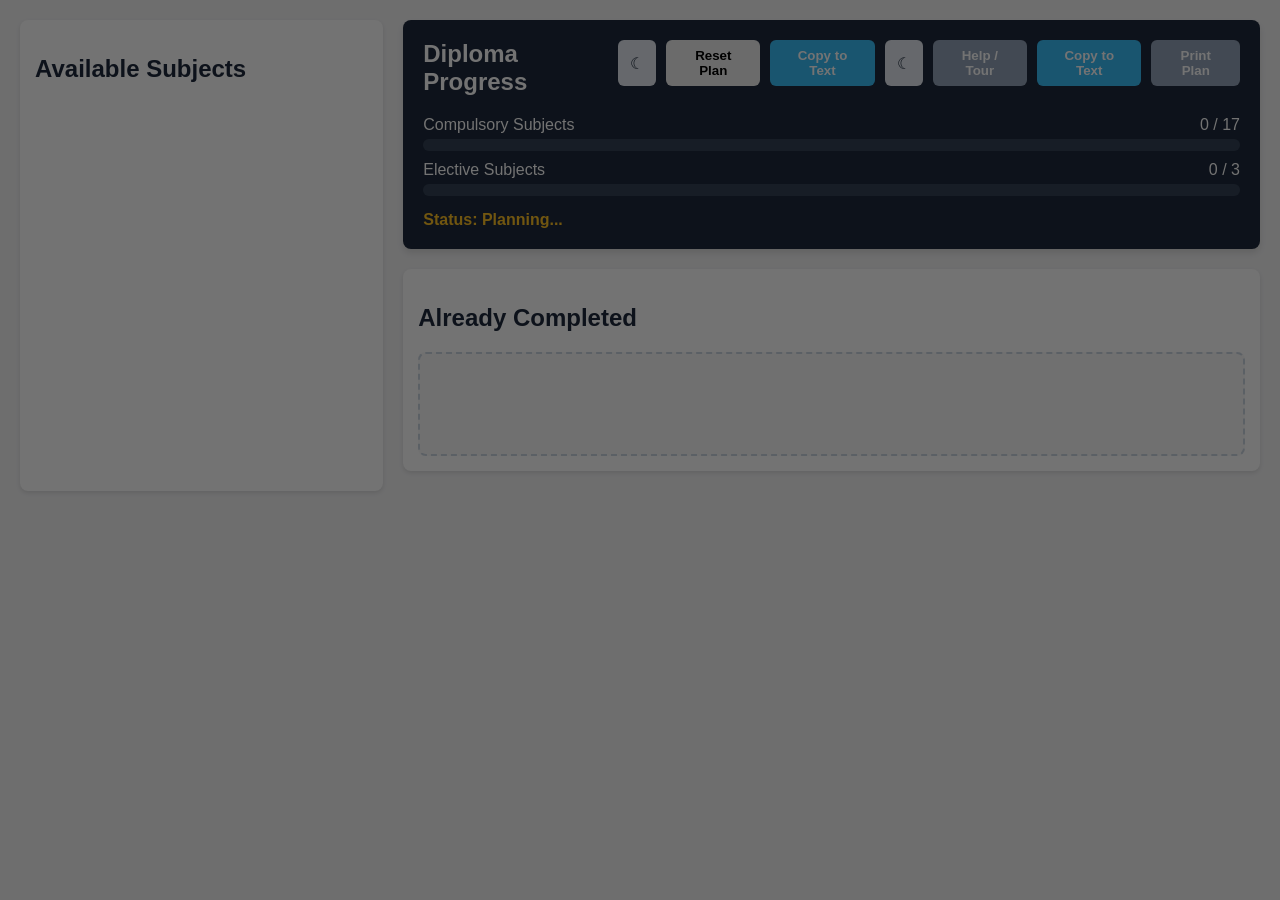
==== commit 2c3cd905: "Merge branch 'main' into testing" ====
--- a/index.html
+++ b/index.html
@@ -8,6 +8,8 @@
 </head>
 <body>
 
+    <!-- Onboarding overlay — shown on first visit, hidden once done -->
+    <div id="onboarding-overlay"></div>
     <!-- ─── Onboarding overlay ─────────────────────────────────────────── -->
     <div id="onboarding-overlay" role="dialog" aria-modal="true" aria-labelledby="onboarding-title" style="display:none;">
         <div class="onboarding-modal">
@@ -44,6 +46,9 @@
             <div style="display: flex; justify-content: space-between; align-items: flex-start;">
                 <h2 style="margin: 0 0 10px 0;">Diploma Progress</h2>
                 <div style="display: flex; gap: 10px;">
+                    <button id="theme-toggle" aria-label="Switch to dark mode">🌙</button>
+                    <button id="reset-btn"    class="toolbar-btn btn-reset">Reset Plan</button>
+                    <button id="export-btn"   class="toolbar-btn btn-export">Copy to Text</button>
                     <button id="theme-toggle" aria-label="Switch to dark mode">&#9790;</button>
                     <button id="help-btn" class="toolbar-btn btn-print">Help / Tour</button>
                     <button id="export-btn" class="toolbar-btn btn-export">Copy to Text</button>
@@ -77,7 +82,6 @@
 
     <script type="module" src="./js/ui/ui-main.js"></script>
     <script>
-        // Dark mode toggle — runs before modules load to avoid flash
         (function () {
             const html   = document.documentElement;
             const toggle = document.getElementById('theme-toggle');
@@ -86,7 +90,6 @@
             html.setAttribute('data-theme', theme);
             toggle.innerHTML = theme === 'dark' ? '&#9728;' : '&#9790;';
             toggle.setAttribute('aria-label', theme === 'dark' ? 'Switch to light mode' : 'Switch to dark mode');
-
             toggle.addEventListener('click', () => {
                 theme = theme === 'dark' ? 'light' : 'dark';
                 html.setAttribute('data-theme', theme);
--- a/css/planner.css
+++ b/css/planner.css
@@ -17,11 +17,17 @@
     --color-tracker-text:     #ffffff;
     --color-tracker-bar-bg:   #334155;
 
+    --color-core:             #f59e0b;
+    --color-core-bg:          #fffbeb;
     --color-compulsory:       #4ade80;
     --color-compulsory-bg:    #f0fdf4;
     --color-elective:         #38bdf8;
     --color-elective-bg:      #f0f9ff;
 
+    --color-warning:          #d97706;
+    --color-warning-bg:       #fffbeb;
+    --color-warning-border:   #fbbf24;
+
     --color-clash-border:     #ef4444;
     --color-clash-bg:         #fef2f2;
     --color-clash-text:       #7f1d1d;
@@ -48,6 +54,25 @@
     --shadow-slot:   0 1px 3px rgba(0,0,0,0.10);
     --shadow-pool:   0 1px 2px rgba(0,0,0,0.05);
     --shadow-tracker:0 4px 6px rgba(0,0,0,0.10);
+
+    /* ─── Stats colour tokens ───────────────────────────────────── */
+    --stats-fail:        #ef4444;
+    --stats-pass:        #86efac;
+    --stats-credit:      #4ade80;
+    --stats-distinction: #22c55e;
+    --stats-hd:          #15803d;
+
+    --stats-badge-low-bg:      #dcfce7;
+    --stats-badge-low-text:    #166534;
+    --stats-badge-low-border:  #4ade80;
+
+    --stats-badge-medium-bg:   #fef9c3;
+    --stats-badge-medium-text: #713f12;
+    --stats-badge-medium-border: #fbbf24;
+
+    --stats-badge-high-bg:     #fee2e2;
+    --stats-badge-high-text:   #7f1d1d;
+    --stats-badge-high-border: #ef4444;
 }
 
 /* ─── Dark mode tokens ────────────────────────────────────────── */
@@ -59,47 +84,60 @@
         --color-surface-offset:   #1a2744;
         --color-border:           #334155;
         --color-border-dashed:    #475569;
-
         --color-text:             #e2e8f0;
         --color-text-muted:       #94a3b8;
         --color-text-faint:       #64748b;
         --color-text-placeholder: #475569;
-
         --color-tracker-bg:       #0f172a;
         --color-tracker-text:     #e2e8f0;
         --color-tracker-bar-bg:   #1e293b;
-
+        --color-core:             #fbbf24;
+        --color-core-bg:          #1c1408;
         --color-compulsory:       #22c55e;
         --color-compulsory-bg:    #052e16;
         --color-elective:         #0ea5e9;
         --color-elective-bg:      #082f49;
-
+        --color-warning:          #fbbf24;
+        --color-warning-bg:       #1c1408;
+        --color-warning-border:   #d97706;
         --color-clash-border:     #f87171;
         --color-clash-bg:         #2d0a0a;
         --color-clash-text:       #fca5a5;
         --color-clash-warning:    #f87171;
-
         --color-drag-over:        #1e3a5f;
-
         --color-done-btn:         #4ade80;
         --color-remove-btn:       #f87171;
-
         --color-feedback-bg:      #2d0a0a;
         --color-feedback-text:    #fca5a5;
         --color-feedback-border:  #f87171;
-
         --color-export-btn:       #0ea5e9;
         --color-print-btn:        #475569;
         --color-grad-status:      #fbbf24;
         --color-grad-ready:       #4ade80;
-
         --color-toggle-bg:        #334155;
         --color-toggle-text:      #e2e8f0;
-
         --shadow-card:   0 2px 4px rgba(0,0,0,0.4);
         --shadow-slot:   0 1px 3px rgba(0,0,0,0.4);
         --shadow-pool:   0 1px 2px rgba(0,0,0,0.3);
         --shadow-tracker:0 4px 6px rgba(0,0,0,0.4);
+
+        --stats-fail:        #f87171;
+        --stats-pass:        #4ade80;
+        --stats-credit:      #22c55e;
+        --stats-distinction: #16a34a;
+        --stats-hd:          #14532d;
+
+        --stats-badge-low-bg:      #052e16;
+        --stats-badge-low-text:    #4ade80;
+        --stats-badge-low-border:  #22c55e;
+
+        --stats-badge-medium-bg:   #1c1408;
+        --stats-badge-medium-text: #fbbf24;
+        --stats-badge-medium-border: #d97706;
+
+        --stats-badge-high-bg:     #2d0a0a;
+        --stats-badge-high-text:   #f87171;
+        --stats-badge-high-border: #ef4444;
     }
 }
 
@@ -116,10 +154,15 @@
     --color-tracker-bg:       #0f172a;
     --color-tracker-text:     #e2e8f0;
     --color-tracker-bar-bg:   #1e293b;
+    --color-core:             #fbbf24;
+    --color-core-bg:          #1c1408;
     --color-compulsory:       #22c55e;
     --color-compulsory-bg:    #052e16;
     --color-elective:         #0ea5e9;
     --color-elective-bg:      #082f49;
+    --color-warning:          #fbbf24;
+    --color-warning-bg:       #1c1408;
+    --color-warning-border:   #d97706;
     --color-clash-border:     #f87171;
     --color-clash-bg:         #2d0a0a;
     --color-clash-text:       #fca5a5;
@@ -140,6 +183,24 @@
     --shadow-slot:   0 1px 3px rgba(0,0,0,0.4);
     --shadow-pool:   0 1px 2px rgba(0,0,0,0.3);
     --shadow-tracker:0 4px 6px rgba(0,0,0,0.4);
+
+    --stats-fail:        #f87171;
+    --stats-pass:        #4ade80;
+    --stats-credit:      #22c55e;
+    --stats-distinction: #16a34a;
+    --stats-hd:          #14532d;
+
+    --stats-badge-low-bg:      #052e16;
+    --stats-badge-low-text:    #4ade80;
+    --stats-badge-low-border:  #22c55e;
+
+    --stats-badge-medium-bg:   #1c1408;
+    --stats-badge-medium-text: #fbbf24;
+    --stats-badge-medium-border: #d97706;
+
+    --stats-badge-high-bg:     #2d0a0a;
+    --stats-badge-high-text:   #f87171;
+    --stats-badge-high-border: #ef4444;
 }
 
 /* ─── Base layout ─────────────────────────────────────────────── */
@@ -183,6 +244,13 @@
 }
 
 .subject-item:active { transform: scale(0.98); }
+
+.subject-item__header {
+    display: flex;
+    align-items: center;
+    justify-content: space-between;
+    gap: 6px;
+}
 
 .subject-item .subject-meta {
     font-size: 0.85em;
@@ -269,6 +337,12 @@
     cursor: grab;
 }
 
+.slot--core {
+    border-color: var(--color-core);
+    background-color: var(--color-core-bg);
+    color: var(--color-text);
+}
+
 .slot--compulsory {
     border-color: var(--color-compulsory);
     background-color: var(--color-compulsory-bg);
@@ -279,6 +353,11 @@
     border-color: var(--color-elective);
     background-color: var(--color-elective-bg);
     color: var(--color-text);
+}
+
+.pool-item--core {
+    border-color: var(--color-core);
+    background-color: var(--color-core-bg);
 }
 
 .pool-item--compulsory {
@@ -296,6 +375,19 @@
     border-color: var(--color-clash-border);
     background-color: var(--color-clash-bg);
     color: var(--color-clash-text);
+}
+
+/* ─── Warning state (core order advisory) ────────────────────── */
+.slot--warning {
+    border-color: var(--color-warning-border);
+    background-color: var(--color-warning-bg);
+}
+
+.slot__warning-msg {
+    font-size: 0.75em;
+    color: var(--color-warning);
+    font-weight: 600;
+    margin-top: 4px;
 }
 
 /* ─── Drag-over highlight ─────────────────────────────────────── */
@@ -399,11 +491,640 @@
     transition: background 0.2s, color 0.2s;
 }
 
+/* ════════════════════════════════════════════════════════════════
+   STATS COMPONENTS
+   ════════════════════════════════════════════════════════════════ */
+
+/* ─── Difficulty badge (pool items) ──────────────────────────── */
+.stats-badge {
+    display: inline-block;
+    padding: 2px 7px;
+    border-radius: 999px;
+    font-size: 0.72em;
+    font-weight: 700;
+    white-space: nowrap;
+    border-width: 1px;
+    border-style: solid;
+    flex-shrink: 0;
+}
+
+.stats-badge--low {
+    background: var(--stats-badge-low-bg);
+    color: var(--stats-badge-low-text);
+    border-color: var(--stats-badge-low-border);
+}
+
+.stats-badge--medium {
+    background: var(--stats-badge-medium-bg);
+    color: var(--stats-badge-medium-text);
+    border-color: var(--stats-badge-medium-border);
+}
+
+.stats-badge--high {
+    background: var(--stats-badge-high-bg);
+    color: var(--stats-badge-high-text);
+    border-color: var(--stats-badge-high-border);
+}
+
+/* ─── Grade bar (board slots) ────────────────────────────────── */
+.stats-bar {
+    margin-top: 8px;
+    text-align: left;
+    width: 100%;
+}
+
+.stats-bar__summary {
+    display: flex;
+    align-items: center;
+    gap: 6px;
+    cursor: pointer;
+    list-style: none;
+    -webkit-user-select: none;
+    user-select: none;
+}
+
+.stats-bar__summary::-webkit-details-marker { display: none; }
+
+.stats-bar__track {
+    flex: 1;
+    height: 6px;
+    border-radius: 3px;
+    overflow: hidden;
+    display: flex;
+    background: var(--color-border);
+}
+
+.stats-bar__seg {
+    height: 100%;
+    transition: width 0.3s ease;
+}
+
+.stats-bar__term {
+    font-size: 0.68em;
+    color: var(--color-text-faint);
+    white-space: nowrap;
+}
+
+/* Expanded legend */
+.stats-bar__legend {
+    margin-top: 6px;
+    padding: 6px 8px;
+    background: var(--color-surface-offset);
+    border-radius: 4px;
+    border: 1px solid var(--color-border);
+    display: flex;
+    flex-direction: column;
+    gap: 3px;
+}
+
+.stats-bar__legend-item {
+    font-size: 0.72em;
+    color: var(--color-text-muted);
+    display: flex;
+    align-items: center;
+    gap: 5px;
+}
+
+.stats-bar__dot {
+    display: inline-block;
+    width: 8px;
+    height: 8px;
+    border-radius: 2px;
+    flex-shrink: 0;
+}
+
+.stats-bar__dns-note {
+    font-size: 0.7em;
+    color: var(--color-warning);
+    margin: 4px 0 0;
+}
+
+/* ─── History table ───────────────────────────────────────────── */
+.stats-history {
+    margin-top: 6px;
+    overflow-x: auto;
+}
+
+.stats-history__table {
+    width: 100%;
+    font-size: 0.75em;
+    border-collapse: collapse;
+    color: var(--color-text-muted);
+}
+
+.stats-history__table th,
+.stats-history__table td {
+    padding: 3px 6px;
+    text-align: left;
+    border-bottom: 1px solid var(--color-border);
+}
+
+.stats-history__table th {
+    font-weight: 600;
+    color: var(--color-text-faint);
+    font-size: 0.9em;
+}
+
+.stats-history__fail { font-weight: 700; font-variant-numeric: tabular-nums; }
+.stats-history__fail--low        { color: var(--stats-badge-low-text); }
+.stats-history__fail--medium     { color: var(--stats-badge-medium-text); }
+.stats-history__fail--high       { color: var(--stats-badge-high-text); }
+.stats-history__sat  { color: var(--color-text-faint); font-variant-numeric: tabular-nums; }
+
+/* ════════════════════════════════════════════════════════════════
+   ONBOARDING OVERLAY
+   ════════════════════════════════════════════════════════════════ */
+
+.ob-overlay {
+    position: fixed;
+    inset: 0;
+    z-index: 1000;
+    display: flex;
+    align-items: center;
+    justify-content: center;
+    background: rgba(15, 23, 42, 0.75);
+    backdrop-filter: blur(3px);
+    padding: 24px;
+    overflow-y: auto;
+}
+
+.ob-card {
+    background: var(--color-surface);
+    border-radius: 12px;
+    box-shadow: 0 8px 32px rgba(0,0,0,0.2);
+    padding: 48px 40px 40px;
+    width: 100%;
+    max-width: 540px;
+    display: flex;
+    flex-direction: column;
+    gap: 28px;
+}
+
+.ob-card--wide {
+    max-width: 780px;
+}
+
+.ob-header {
+    display: flex;
+    flex-direction: column;
+    gap: 8px;
+}
+
+.ob-title {
+    font-size: 1.6rem;
+    font-weight: 700;
+    color: var(--color-text);
+    margin: 0;
+    line-height: 1.2;
+}
+
+.ob-subtitle {
+    font-size: 1rem;
+    color: var(--color-text-muted);
+    margin: 0;
+    line-height: 1.5;
+    max-width: 56ch;
+}
+
+.ob-paths {
+    display: flex;
+    flex-direction: column;
+    gap: 12px;
+}
+
+.ob-path-btn {
+    display: flex;
+    flex-direction: column;
+    align-items: flex-start;
+    gap: 4px;
+    padding: 20px 24px;
+    background: var(--color-surface-offset);
+    border: 2px solid var(--color-border);
+    border-radius: 8px;
+    cursor: pointer;
+    text-align: left;
+    transition: border-color 0.15s, background 0.15s;
+    width: 100%;
+}
+
+.ob-path-btn:hover {
+    border-color: var(--color-compulsory);
+    background: var(--color-compulsory-bg);
+}
+
+.ob-path-btn:focus-visible {
+    outline: 2px solid var(--color-compulsory);
+    outline-offset: 2px;
+}
+
+.ob-path-label {
+    font-size: 1.1rem;
+    font-weight: 700;
+    color: var(--color-text);
+}
+
+.ob-path-desc {
+    font-size: 0.9rem;
+    color: var(--color-text-muted);
+}
+
+.ob-actions {
+    display: flex;
+    gap: 12px;
+    flex-wrap: wrap;
+    align-items: center;
+    justify-content: flex-end;
+}
+
+.ob-btn {
+    padding: 10px 20px;
+    border-radius: 6px;
+    font-size: 0.95rem;
+    font-weight: 600;
+    cursor: pointer;
+    border: 2px solid transparent;
+    transition: background 0.15s, border-color 0.15s, color 0.15s;
+}
+
+.ob-btn--primary {
+    background: var(--color-compulsory);
+    color: #052e16;
+    border-color: var(--color-compulsory);
+}
+.ob-btn--primary:hover { opacity: 0.85; }
+
+.ob-btn--secondary {
+    background: transparent;
+    color: var(--color-text-muted);
+    border-color: var(--color-border);
+}
+.ob-btn--secondary:hover {
+    background: var(--color-surface-offset);
+    color: var(--color-text);
+}
+
+.ob-btn--ghost {
+    background: transparent;
+    color: var(--color-text-faint);
+    border-color: transparent;
+}
+.ob-btn--ghost:hover { color: var(--color-text-muted); }
+
+.ob-btn--danger {
+    background: var(--color-clash-border);
+    color: #fff;
+    border-color: var(--color-clash-border);
+}
+.ob-btn--danger:hover { opacity: 0.85; }
+
+.ob-group {
+    border: 1px solid var(--color-border);
+    border-radius: 8px;
+    overflow: hidden;
+    margin-bottom: 12px;
+}
+
+.ob-group-header {
+    display: flex;
+    justify-content: space-between;
+    align-items: baseline;
+    padding: 10px 16px;
+    background: var(--color-surface-offset);
+    border-bottom: 1px solid var(--color-border);
+}
+
+.ob-group-label {
+    font-size: 0.9rem;
+    font-weight: 700;
+    color: var(--color-text);
+    text-transform: uppercase;
+    letter-spacing: 0.04em;
+}
+
+.ob-group-note {
+    font-size: 0.8rem;
+    color: var(--color-text-faint);
+}
+
+.ob-check-row {
+    display: flex;
+    align-items: center;
+    gap: 12px;
+    padding: 10px 16px;
+    cursor: pointer;
+    border-bottom: 1px solid var(--color-border);
+    transition: background 0.1s;
+}
+
+.ob-check-row:last-child { border-bottom: none; }
+.ob-check-row:hover { background: var(--color-surface-offset); }
+
+.ob-check-row input[type="checkbox"] {
+    width: 16px;
+    height: 16px;
+    flex-shrink: 0;
+    accent-color: var(--color-compulsory);
+    cursor: pointer;
+}
+
+.ob-check-name {
+    flex: 1;
+    font-size: 0.95rem;
+    color: var(--color-text);
+}
+
+.ob-check-meta {
+    font-size: 0.8rem;
+    color: var(--color-text-faint);
+    white-space: nowrap;
+}
+
+.ob-pathway-preview {
+    display: flex;
+    flex-direction: column;
+    gap: 8px;
+    max-height: 380px;
+    overflow-y: auto;
+    border: 1px solid var(--color-border);
+    border-radius: 8px;
+    padding: 12px;
+    background: var(--color-surface-offset);
+}
+
+.ob-pathway-row {
+    display: grid;
+    grid-template-columns: 160px 1fr;
+    gap: 12px;
+    align-items: start;
+    padding: 8px 0;
+    border-bottom: 1px solid var(--color-border);
+}
+
+.ob-pathway-row:last-child { border-bottom: none; }
+
+.ob-pathway-sem {
+    display: flex;
+    flex-direction: column;
+    gap: 2px;
+}
+
+.ob-pathway-sem strong {
+    font-size: 0.9rem;
+    color: var(--color-text);
+}
+
+.ob-pathway-term {
+    font-size: 0.8rem;
+    color: var(--color-text-faint);
+}
+
+.ob-pathway-chips {
+    display: flex;
+    flex-wrap: wrap;
+    gap: 6px;
+}
+
+.ob-chip {
+    display: inline-block;
+    padding: 3px 10px;
+    border-radius: 999px;
+    font-size: 0.8rem;
+    font-weight: 500;
+    white-space: nowrap;
+}
+
+.ob-chip--core {
+    background: var(--color-core-bg);
+    color: var(--color-text);
+    border: 1px solid var(--color-core);
+}
+
+.ob-chip--compulsory {
+    background: var(--color-compulsory-bg);
+    color: var(--color-text);
+    border: 1px solid var(--color-compulsory);
+}
+
+.ob-chip--elective {
+    background: var(--color-elective-bg);
+    color: var(--color-text);
+    border: 1px solid var(--color-elective);
+}
+
+.ob-chip--elective-slot {
+    background: transparent;
+    color: var(--color-text-faint);
+    border: 1px dashed var(--color-border-dashed);
+}
+
+.ob-chip--hidden {
+    background: var(--color-surface-offset);
+    color: var(--color-text-faint);
+    border: 1px solid var(--color-border);
+    opacity: 0.7;
+}
+
+.ob-hidden-section {
+    margin-top: 8px;
+    border: 1px solid var(--color-warning-border);
+    border-radius: 8px;
+    padding: 12px 16px;
+    background: var(--color-warning-bg);
+}
+
+.ob-hidden-title {
+    font-size: 0.85rem;
+    font-weight: 600;
+    color: var(--color-warning);
+    margin: 0 0 10px;
+}
+
+.ob-hidden-group {
+    margin-bottom: 8px;
+}
+
+.ob-hidden-group:last-child { margin-bottom: 0; }
+
+.ob-hidden-group-label {
+    display: block;
+    font-size: 0.75rem;
+    font-weight: 700;
+    text-transform: uppercase;
+    letter-spacing: 0.04em;
+    color: var(--color-text-muted);
+    margin-bottom: 4px;
+}
+
+.ob-hidden-chips {
+    display: flex;
+    flex-wrap: wrap;
+    gap: 6px;
+}
+
+.ob-confirm-list {
+    list-style: none;
+    padding: 0;
+    margin: 0;
+    border: 1px solid var(--color-border);
+    border-radius: 8px;
+    overflow: hidden;
+    max-height: 260px;
+    overflow-y: auto;
+}
+
+.ob-confirm-list li {
+    padding: 9px 16px;
+    font-size: 0.9rem;
+    color: var(--color-text);
+    border-bottom: 1px solid var(--color-border);
+}
+
+.ob-confirm-list li:last-child { border-bottom: none; }
+
+.ob-confirm-list--muted li {
+    color: var(--color-text-muted);
+}
+
+.ob-hidden-preview summary {
+    cursor: pointer;
+    font-size: 0.85rem;
+    color: var(--color-text-muted);
+    padding: 6px 0;
+}
+
+.ob-note {
+    font-size: 0.85rem;
+    color: var(--color-text-faint);
+    margin: 0;
+}
+
+.ob-modal-backdrop {
+    position: fixed;
+    inset: 0;
+    z-index: 1100;
+    display: flex;
+    align-items: center;
+    justify-content: center;
+    background: rgba(15, 23, 42, 0.7);
+    backdrop-filter: blur(2px);
+    padding: 24px;
+}
+
+.ob-modal {
+    background: var(--color-surface);
+    border-radius: 12px;
+    box-shadow: 0 8px 32px rgba(0,0,0,0.25);
+    padding: 36px 32px 28px;
+    width: 100%;
+    max-width: 520px;
+    display: flex;
+    flex-direction: column;
+    gap: 20px;
+}
+
+.ob-modal-title {
+    font-size: 1.3rem;
+    font-weight: 700;
+    color: var(--color-text);
+    margin: 0;
+}
+
+.ob-modal-body {
+    font-size: 0.95rem;
+    color: var(--color-text-muted);
+    margin: 0;
+}
+
+.ob-reset-options {
+    display: flex;
+    flex-direction: column;
+    gap: 12px;
+}
+
+.ob-reset-option {
+    display: flex;
+    flex-direction: column;
+    gap: 6px;
+    padding: 18px 20px;
+    background: var(--color-surface-offset);
+    border: 2px solid var(--color-border);
+    border-radius: 8px;
+    text-align: left;
+    cursor: pointer;
+    transition: border-color 0.15s, background 0.15s;
+    width: 100%;
+}
+
+.ob-reset-option:hover {
+    border-color: var(--color-compulsory);
+    background: var(--color-compulsory-bg);
+}
+
+.ob-reset-option--danger:hover {
+    border-color: var(--color-clash-border);
+    background: var(--color-clash-bg);
+}
+
+.ob-reset-option-label {
+    font-size: 1rem;
+    font-weight: 700;
+    color: var(--color-text);
+}
+
+.ob-reset-option-desc {
+    font-size: 0.85rem;
+    color: var(--color-text-muted);
+    line-height: 1.4;
+}
+
+.ob-reset-confirm {
+    padding: 16px;
+    background: var(--color-clash-bg);
+    border: 1px solid var(--color-clash-border);
+    border-radius: 8px;
+}
+
+.ob-reset-confirm-msg {
+    font-size: 0.95rem;
+    color: var(--color-clash-text);
+    margin: 0 0 16px;
+    line-height: 1.5;
+}
+
+.ob-toast {
+    position: fixed;
+    bottom: 24px;
+    left: 50%;
+    transform: translateX(-50%);
+    background: var(--color-tracker-bg);
+    color: var(--color-tracker-text);
+    padding: 12px 24px;
+    border-radius: 8px;
+    font-size: 0.9rem;
+    font-weight: 500;
+    box-shadow: 0 4px 16px rgba(0,0,0,0.2);
+    z-index: 2000;
+    pointer-events: none;
+    animation: toast-in 0.2s ease;
+}
+
+.ob-toast--error {
+    background: var(--color-clash-border);
+    color: #fff;
+}
+
+@keyframes toast-in {
+    from { opacity: 0; transform: translateX(-50%) translateY(8px); }
+    to   { opacity: 1; transform: translateX(-50%) translateY(0); }
+}
+
 /* ─── Print styles ────────────────────────────────────────────── */
 @media print {
     body { background: white; padding: 0; display: block; }
     #subject-pool, #feedback-panel, .toolbar-btn, .progress-bar-bg,
     .action-btn, #completed-section, #theme-toggle,
+    .ob-overlay, .ob-modal-backdrop,
+    .stats-badge, .stats-bar, .stats-history { display: none !important; }
     #onboarding-overlay { display: none !important; }
     #planner-board { gap: 10px; width: 100%; }
     #progress-tracker {
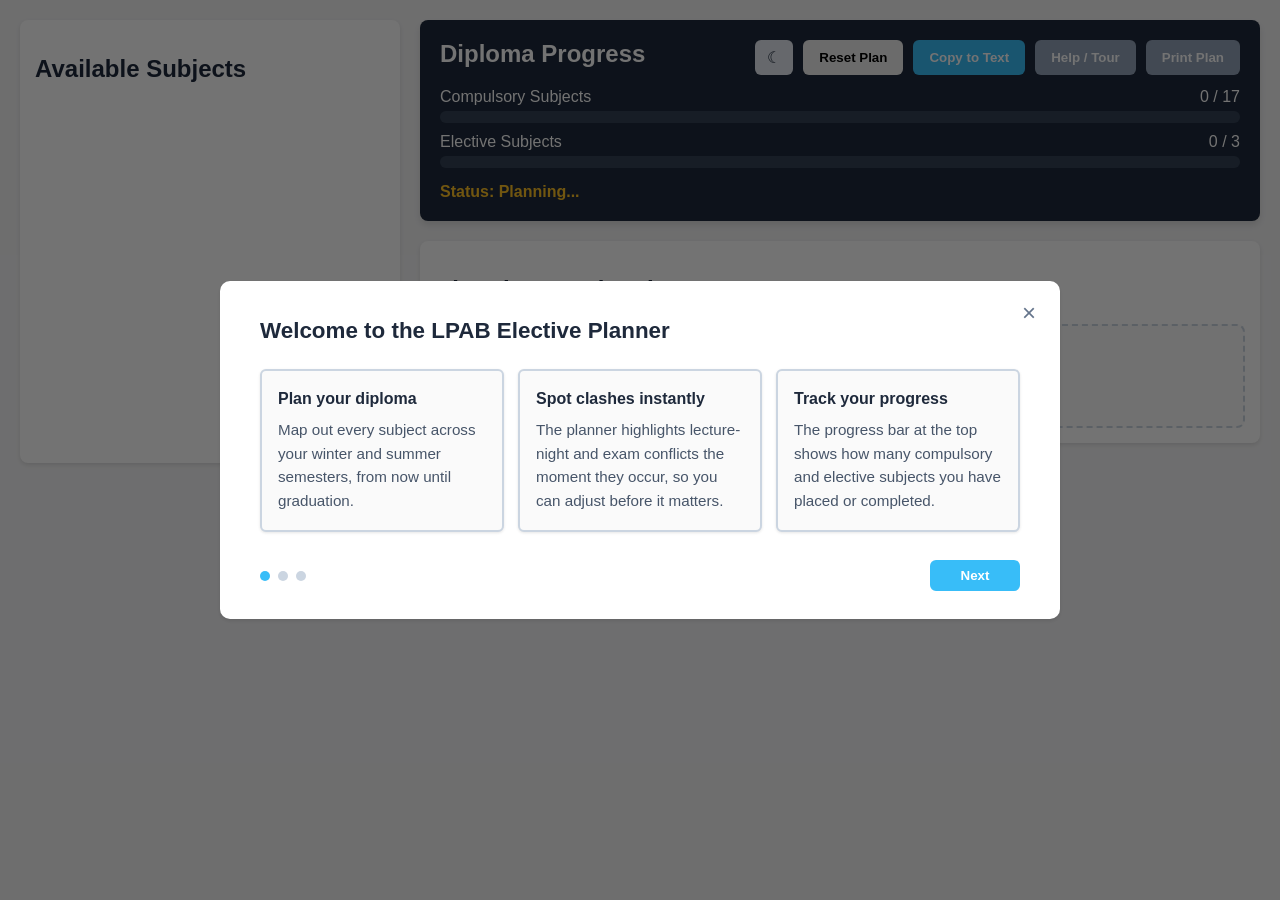
==== commit 849d3fca: "fix: remove duplicate onboarding-overlay div and duplicate theme-toggle/export-btn IDs from merge" ====
--- a/index.html
+++ b/index.html
@@ -8,8 +8,6 @@
 </head>
 <body>
 
-    <!-- Onboarding overlay — shown on first visit, hidden once done -->
-    <div id="onboarding-overlay"></div>
     <!-- ─── Onboarding overlay ─────────────────────────────────────────── -->
     <div id="onboarding-overlay" role="dialog" aria-modal="true" aria-labelledby="onboarding-title" style="display:none;">
         <div class="onboarding-modal">
@@ -46,12 +44,10 @@
             <div style="display: flex; justify-content: space-between; align-items: flex-start;">
                 <h2 style="margin: 0 0 10px 0;">Diploma Progress</h2>
                 <div style="display: flex; gap: 10px;">
-                    <button id="theme-toggle" aria-label="Switch to dark mode">🌙</button>
+                    <button id="theme-toggle" aria-label="Switch to dark mode">&#9790;</button>
                     <button id="reset-btn"    class="toolbar-btn btn-reset">Reset Plan</button>
                     <button id="export-btn"   class="toolbar-btn btn-export">Copy to Text</button>
-                    <button id="theme-toggle" aria-label="Switch to dark mode">&#9790;</button>
-                    <button id="help-btn" class="toolbar-btn btn-print">Help / Tour</button>
-                    <button id="export-btn" class="toolbar-btn btn-export">Copy to Text</button>
+                    <button id="help-btn"     class="toolbar-btn btn-print">Help / Tour</button>
                     <button onclick="window.print()" class="toolbar-btn btn-print">Print Plan</button>
                 </div>
             </div>
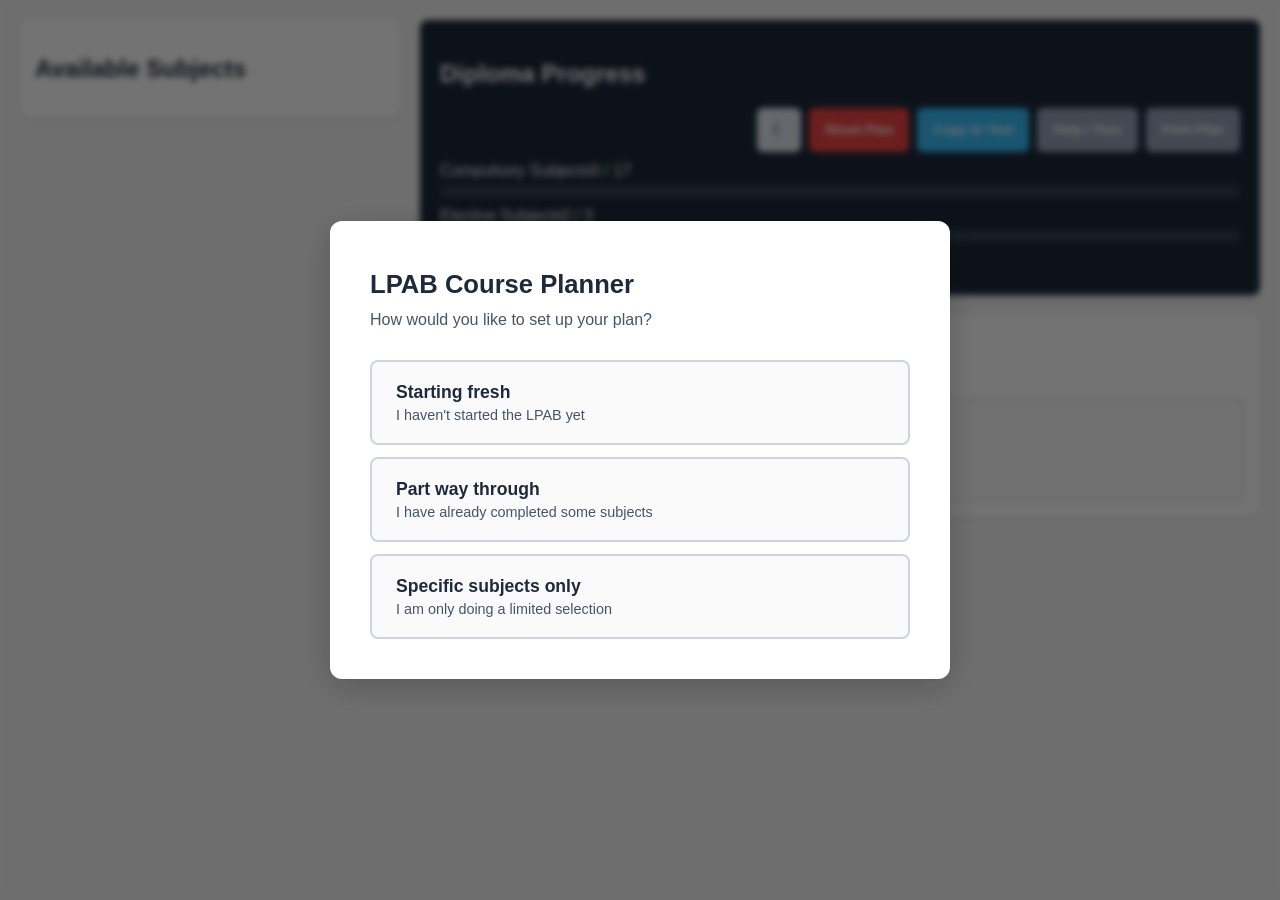
==== commit ca8236f6: "mobile(stage1): restructure toolbar header — remove inline styles, apply progress-header layout" ====
--- a/index.html
+++ b/index.html
@@ -41,9 +41,9 @@
 
     <main id="planner-board">
         <section id="progress-tracker">
-            <div style="display: flex; justify-content: space-between; align-items: flex-start;">
-                <h2 style="margin: 0 0 10px 0;">Diploma Progress</h2>
-                <div style="display: flex; gap: 10px;">
+            <div class="progress-header">
+                <h2 class="progress-header__title">Diploma Progress</h2>
+                <div class="progress-toolbar">
                     <button id="theme-toggle" aria-label="Switch to dark mode">&#9790;</button>
                     <button id="reset-btn"    class="toolbar-btn btn-reset">Reset Plan</button>
                     <button id="export-btn"   class="toolbar-btn btn-export">Copy to Text</button>
@@ -52,13 +52,13 @@
                 </div>
             </div>
             <div class="progress-row">
-                <div style="display: flex; justify-content: space-between;">
+                <div class="progress-row__label">
                     <span>Compulsory Subjects</span><span id="compulsory-text">0 / 17</span>
                 </div>
                 <div class="progress-bar-bg"><div id="compulsory-bar" class="progress-bar-fill" style="width: 0%;"></div></div>
             </div>
             <div class="progress-row">
-                <div style="display: flex; justify-content: space-between;">
+                <div class="progress-row__label">
                     <span>Elective Subjects</span><span id="elective-text">0 / 3</span>
                 </div>
                 <div class="progress-bar-bg"><div id="elective-bar" class="progress-bar-fill elective-fill" style="width: 0%;"></div></div>
@@ -70,10 +70,10 @@
 
         <section class="semester-card" id="completed-section">
             <h2>Already Completed</h2>
-            <div class="semester-slots" id="completed-slots" style="grid-template-columns: repeat(auto-fill, minmax(150px, 1fr));"></div>
+            <div class="semester-slots" id="completed-slots"></div>
         </section>
 
-        <div id="dynamic-semesters" style="display: flex; flex-direction: column; gap: 20px;"></div>
+        <div id="dynamic-semesters"></div>
     </main>
 
     <script type="module" src="./js/ui/ui-main.js"></script>
--- a/css/planner.css
+++ b/css/planner.css
@@ -218,12 +218,16 @@
 /* ─── Subject pool sidebar ────────────────────────────────────── */
 #subject-pool {
     width: 350px;
+    flex-shrink: 0;
     background: var(--color-surface);
     padding: 15px;
     border-radius: 8px;
     box-shadow: var(--shadow-card);
     max-height: 90vh;
     overflow-y: auto;
+    position: sticky;
+    top: 20px;
+    align-self: flex-start;
 }
 
 #subject-pool h2 {
@@ -245,6 +249,12 @@
 
 .subject-item:active { transform: scale(0.98); }
 
+/* Touch-dragging state */
+.subject-item.touch-dragging {
+    opacity: 0.4;
+    transform: scale(0.97);
+}
+
 .subject-item__header {
     display: flex;
     align-items: center;
@@ -258,12 +268,27 @@
     margin-top: 4px;
 }
 
+/* Drag hint shown in pool header */
+.pool-drag-hint {
+    font-size: 0.78em;
+    color: var(--color-text-faint);
+    margin: 0 0 10px;
+    text-align: center;
+}
+.pool-drag-hint--touch  { display: none; }
+.pool-drag-hint--mouse  { display: block; }
+@media (hover: none) and (pointer: coarse) {
+    .pool-drag-hint--touch { display: block; }
+    .pool-drag-hint--mouse { display: none; }
+}
+
 /* ─── Planner board ───────────────────────────────────────────── */
 #planner-board {
     flex-grow: 1;
     display: flex;
     flex-direction: column;
     gap: 20px;
+    min-width: 0;
 }
 
 /* ─── Progress tracker ────────────────────────────────────────── */
@@ -273,6 +298,15 @@
     padding: 20px;
     border-radius: 8px;
     box-shadow: var(--shadow-tracker);
+}
+
+/* Toolbar row — wraps on narrow screens */
+.progress-toolbar {
+    display: flex;
+    flex-wrap: wrap;
+    gap: 8px;
+    align-items: center;
+    justify-content: flex-end;
 }
 
 .progress-row { margin-top: 10px; }
@@ -473,11 +507,15 @@
     cursor: pointer;
     font-weight: bold;
     transition: opacity 0.2s;
+    /* ensure tappable on mobile */
+    min-height: 44px;
+    min-width: 44px;
 }
 
 .toolbar-btn:hover { opacity: 0.8; }
 .btn-export { background-color: var(--color-export-btn); color: #fff; }
 .btn-print  { background-color: var(--color-print-btn);  color: #fff; }
+.btn-reset  { background-color: var(--color-clash-border); color: #fff; }
 
 /* ─── Dark mode toggle ────────────────────────────────────────── */
 #theme-toggle {
@@ -488,6 +526,8 @@
     padding: 8px 12px;
     cursor: pointer;
     font-size: 1em;
+    min-height: 44px;
+    min-width: 44px;
     transition: background 0.2s, color 0.2s;
 }
 
@@ -655,9 +695,13 @@
     padding: 48px 40px 40px;
     width: 100%;
     max-width: 540px;
+    /* cap height to viewport so content never pushes offscreen */
+    max-height: calc(100dvh - 48px);
     display: flex;
     flex-direction: column;
     gap: 28px;
+    /* card itself does NOT scroll — inner regions handle overflow */
+    overflow: hidden;
 }
 
 .ob-card--wide {
@@ -668,6 +712,7 @@
     display: flex;
     flex-direction: column;
     gap: 8px;
+    flex-shrink: 0;
 }
 
 .ob-title {
@@ -728,12 +773,32 @@
     color: var(--color-text-muted);
 }
 
+/* ── Scrollable subject-group region (paths B & C) ───────────── */
+/* Takes all remaining height; header and actions stay put.        */
+.ob-groups-scroll {
+    flex: 1;
+    min-height: 0;
+    overflow-y: auto;
+    border-radius: 4px;
+}
+
+/* ── Action buttons — sticky to the bottom of the card ──────── */
+/* Pinned so Back/Next/Confirm remain visible while scrolling      */
+/* through a long subject list on paths B & C.                     */
 .ob-actions {
     display: flex;
     gap: 12px;
     flex-wrap: wrap;
     align-items: center;
     justify-content: flex-end;
+    flex-shrink: 0;
+    padding-top: 12px;
+    border-top: 1px solid var(--color-border);
+    /* keep buttons visible at all times */
+    position: sticky;
+    bottom: 0;
+    background: var(--color-surface);
+    margin-top: auto;
 }
 
 .ob-btn {
@@ -744,6 +809,7 @@
     cursor: pointer;
     border: 2px solid transparent;
     transition: background 0.15s, border-color 0.15s, color 0.15s;
+    min-height: 44px;
 }
 
 .ob-btn--primary {
@@ -814,14 +880,15 @@
     cursor: pointer;
     border-bottom: 1px solid var(--color-border);
     transition: background 0.1s;
+    min-height: 44px;
 }
 
 .ob-check-row:last-child { border-bottom: none; }
 .ob-check-row:hover { background: var(--color-surface-offset); }
 
 .ob-check-row input[type="checkbox"] {
-    width: 16px;
-    height: 16px;
+    width: 18px;
+    height: 18px;
     flex-shrink: 0;
     accent-color: var(--color-compulsory);
     cursor: pointer;
@@ -1116,6 +1183,24 @@
 @keyframes toast-in {
     from { opacity: 0; transform: translateX(-50%) translateY(8px); }
     to   { opacity: 1; transform: translateX(-50%) translateY(0); }
+}
+
+/* ─── Touch drag ghost ────────────────────────────────────────── */
+#touch-drag-ghost {
+    position: fixed;
+    pointer-events: none;
+    z-index: 9999;
+    opacity: 0.85;
+    border-radius: 6px;
+    box-shadow: 0 8px 24px rgba(0,0,0,0.25);
+    transform: translate(-50%, -50%) scale(1.04);
+    transition: transform 0.05s ease;
+    max-width: 220px;
+    background: var(--color-surface);
+    padding: 10px 12px;
+    font-size: 0.9em;
+    border: 2px solid var(--color-compulsory);
+    color: var(--color-text);
 }
 
 /* ─── Print styles ────────────────────────────────────────────── */
@@ -1142,7 +1227,6 @@
 }
 
 /* ─── Onboarding overlay ──────────────────────────────────────── */
-/* Full-screen backdrop — sits above everything, blocks interaction  */
 #onboarding-overlay {
     position: fixed;
     inset: 0;
@@ -1154,7 +1238,6 @@
     padding: 20px;
 }
 
-/* Modal card — styled like .semester-card for visual consistency */
 .onboarding-modal {
     background: var(--color-surface);
     border-radius: 10px;
@@ -1172,10 +1255,9 @@
     margin: 0 0 24px 0;
     color: var(--color-text);
     line-height: 1.25;
-    padding-right: 32px; /* clearance for close button */
-}
-
-/* Close (×) button — top-right corner */
+    padding-right: 32px;
+}
+
 .onboarding-close {
     position: absolute;
     top: 16px;
@@ -1189,10 +1271,11 @@
     transition: color 0.15s;
     padding: 4px 6px;
     border-radius: 4px;
+    min-height: 44px;
+    min-width: 44px;
 }
 .onboarding-close:hover { color: var(--color-text); }
 
-/* Tile grid — three equal-width tiles per step, matching .slot proportions */
 .onboarding-tiles {
     display: grid;
     grid-template-columns: repeat(3, 1fr);
@@ -1200,7 +1283,6 @@
     margin-bottom: 28px;
 }
 
-/* Individual tile — same border + bg pattern as .slot cards */
 .onboarding-tile {
     border: 2px solid var(--color-border);
     border-radius: 6px;
@@ -1228,7 +1310,6 @@
     max-width: none;
 }
 
-/* Footer row: step dots (left) + Back / Next buttons (right) */
 .onboarding-footer {
     display: flex;
     align-items: center;
@@ -1263,12 +1344,71 @@
     min-width: 90px;
 }
 
-/* Responsive: stack tiles on narrow viewports */
-@media (max-width: 600px) {
+/* ════════════════════════════════════════════════════════════════
+   RESPONSIVE — MOBILE
+   ════════════════════════════════════════════════════════════════ */
+@media (max-width: 767px) {
+
+    /* Stack sidebar below board */
+    body {
+        flex-direction: column;
+        padding: 12px;
+        gap: 12px;
+    }
+
+    #subject-pool {
+        width: 100%;
+        max-height: 50vh;
+        position: static;
+        order: 2; /* pool appears below planner on mobile */
+    }
+
+    #planner-board {
+        order: 1;
+    }
+
+    /* Semester grid: 2 columns on mobile */
+    .semester-slots {
+        grid-template-columns: repeat(2, 1fr);
+    }
+
+    /* Toolbar buttons wrap */
+    #progress-tracker > div:first-child {
+        flex-wrap: wrap;
+        gap: 6px;
+    }
+
+    /* Wizard card: tighter padding */
+    .ob-card {
+        padding: 24px 20px 20px;
+        gap: 20px;
+    }
+
+    /* Title slightly smaller */
+    .ob-title {
+        font-size: 1.3rem;
+    }
+
+    /* Allow meta text to wrap on narrow rows */
+    .ob-check-meta {
+        white-space: normal;
+        text-align: right;
+    }
+
+    /* Pathway preview: stack semester label above chips */
+    .ob-pathway-row {
+        grid-template-columns: 1fr;
+        gap: 6px;
+    }
+
+    /* Onboarding tour tiles: single column */
     .onboarding-tiles {
         grid-template-columns: 1fr;
     }
     .onboarding-modal {
-        padding: 24px 20px 20px;
+        padding: 24px 16px 20px;
     }
-}
+
+    /* Print btn hidden on mobile (printing from phone is rare) */
+    .btn-print { display: none; }
+}
